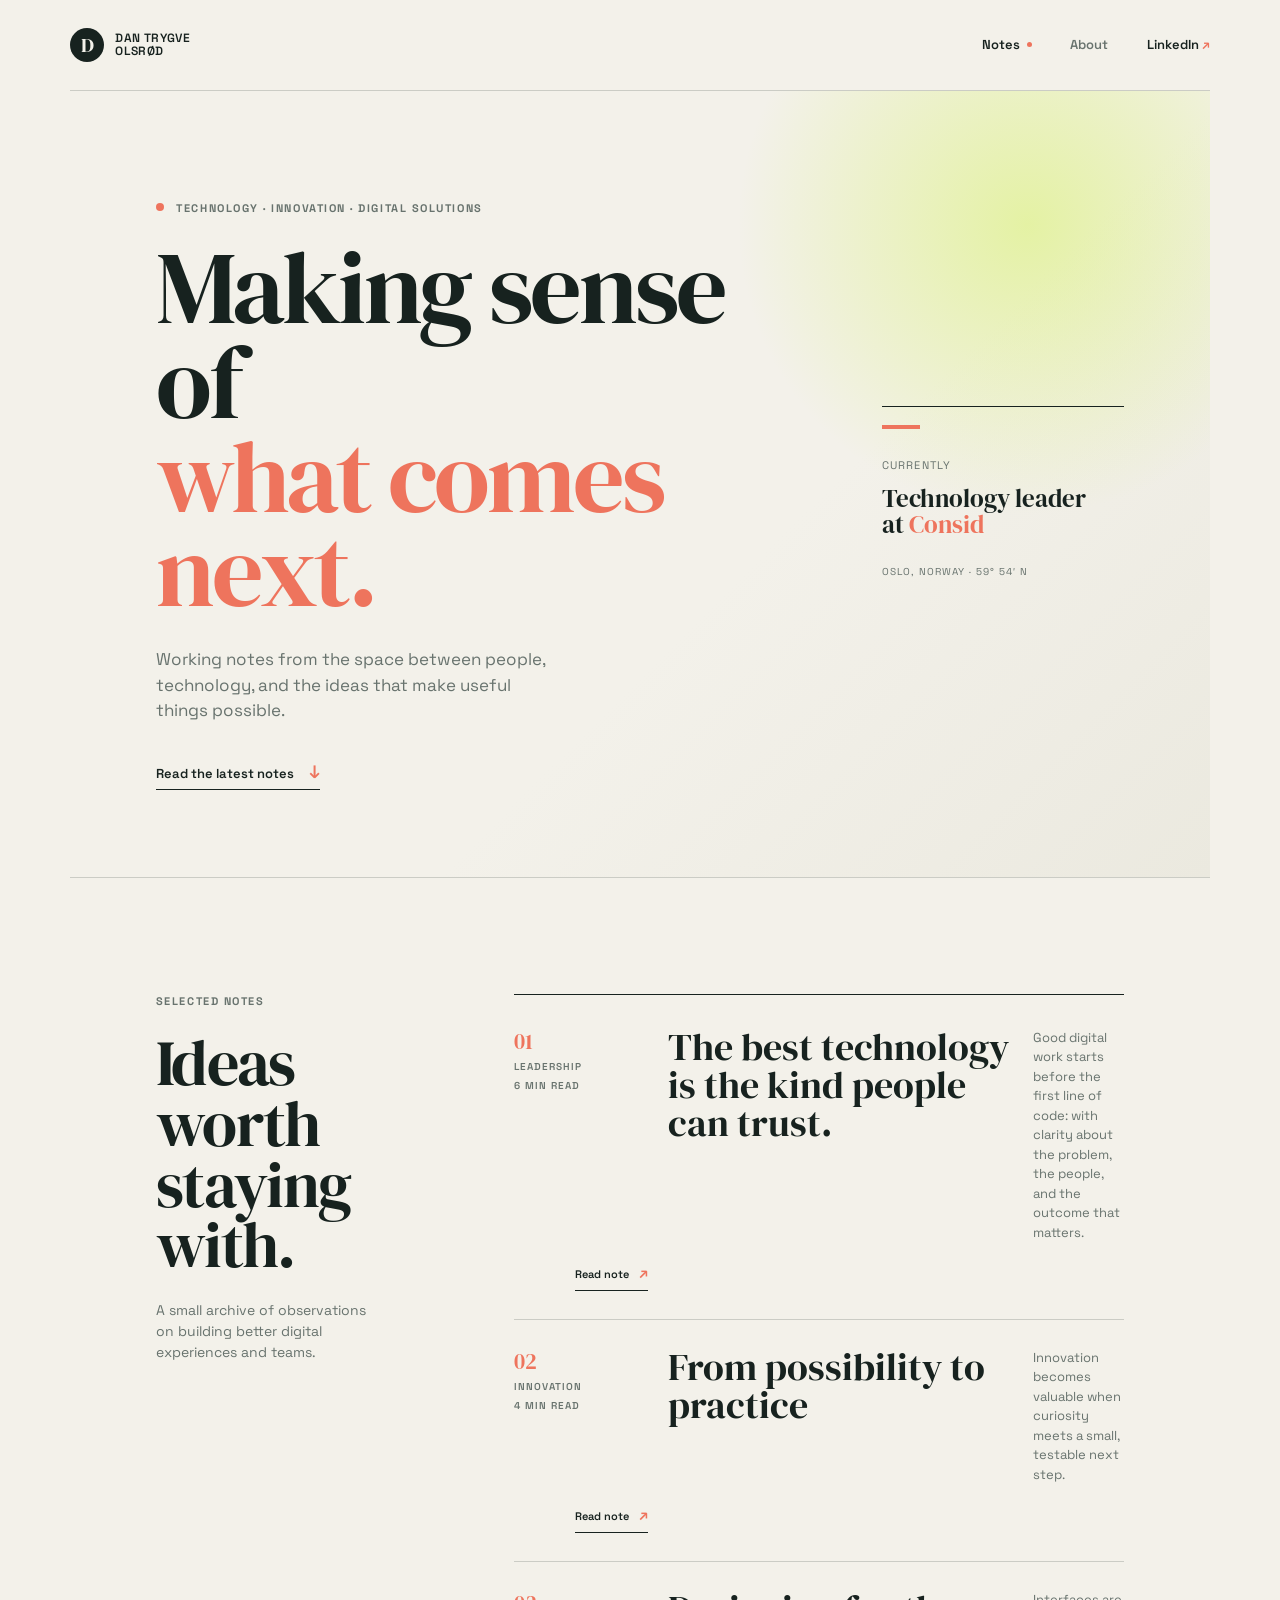
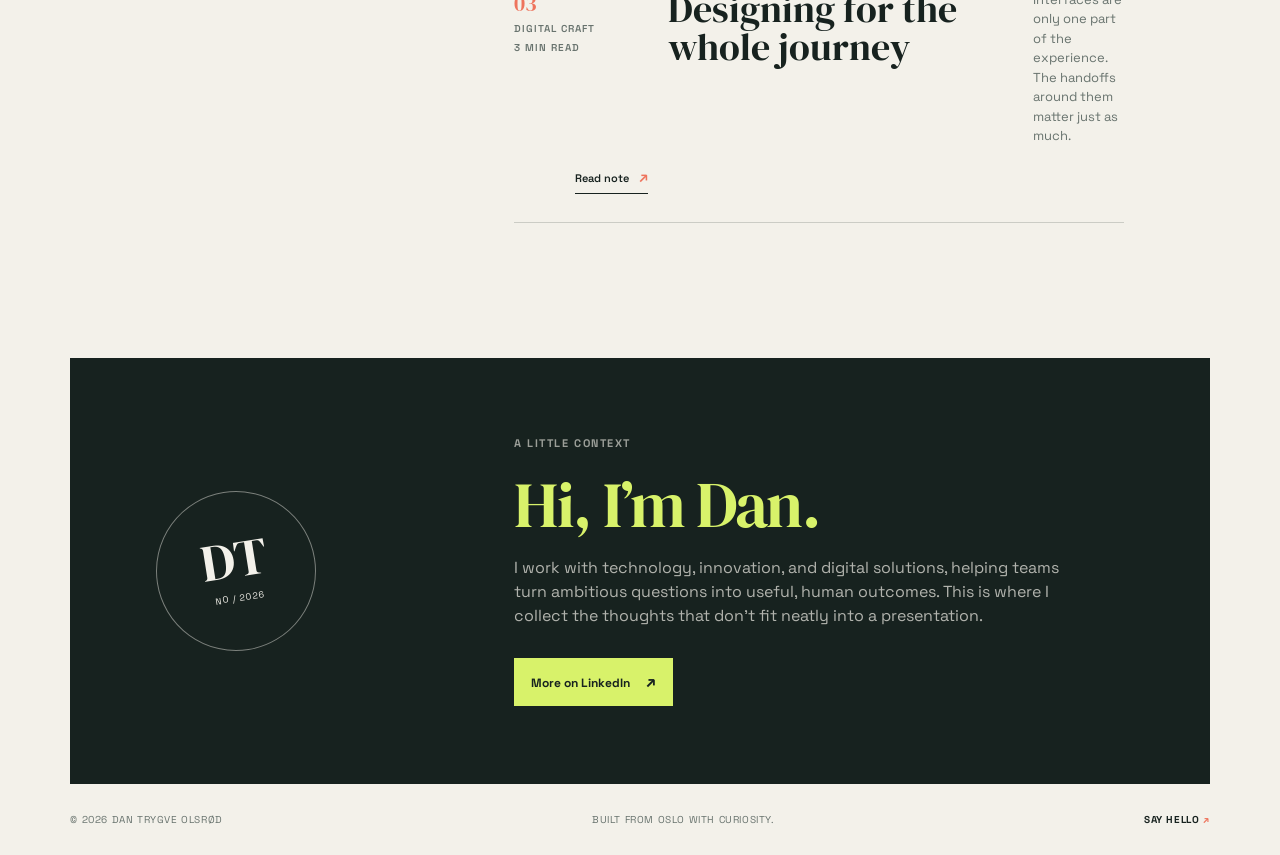
==== index.html @ 94a31a6d "a simpel page for me" ====
<!doctype html>
<html lang="en">
<head>
  <meta charset="utf-8">
  <meta name="viewport" content="width=device-width, initial-scale=1">
  <meta name="description" content="Working notes on technology, innovation, and digital solutions by Dan Trygve Olsrød.">
  <title>Dan Trygve Olsrød | Working Notes</title>
  <link rel="preconnect" href="https://fonts.googleapis.com">
  <link rel="preconnect" href="https://fonts.gstatic.com" crossorigin>
  <link href="https://fonts.googleapis.com/css2?family=DM+Serif+Display&family=Space+Grotesk:wght@400;500;600;700&display=swap" rel="stylesheet">
  <link rel="stylesheet" href="styles.css">
</head>
<body>
  <div class="site-shell">
    <header class="site-header">
      <a class="wordmark" href="/" aria-label="Dan Trygve Olsrød home">
        <span class="wordmark-mark">D</span>
        <span>Dan Trygve<br>Olsrød</span>
      </a>
      <nav aria-label="Primary navigation">
        <a class="nav-link active" href="#notes">Notes</a>
        <a class="nav-link" href="#about">About</a>
        <a class="nav-link nav-link-arrow" href="https://www.linkedin.com/in/dan-trygve-olsrod/" target="_blank" rel="noreferrer">LinkedIn <span aria-hidden="true">↗</span></a>
      </nav>
    </header>

    <main>
      <section class="intro" aria-labelledby="page-title">
        <div class="intro-copy">
          <p class="eyebrow"><span class="eyebrow-dot"></span> Technology · Innovation · Digital solutions</p>
          <h1 id="page-title">Making sense of<br><em>what comes next.</em></h1>
          <p class="intro-text">Working notes from the space between people, technology, and the ideas that make useful things possible.</p>
          <a class="text-link" href="#notes">Read the latest notes <span aria-hidden="true">↓</span></a>
        </div>
        <div class="intro-aside" aria-label="Profile summary">
          <div class="signal-line"></div>
          <p class="aside-label">Currently</p>
          <p class="aside-value">Technology leader<br>at <strong>Consid</strong></p>
          <p class="aside-location">Oslo, Norway <span aria-hidden="true">·</span> 59° 54′ N</p>
        </div>
      </section>

      <section class="notes-section" id="notes" aria-labelledby="notes-title">
        <div class="section-heading">
          <p class="eyebrow">Selected notes</p>
          <h2 id="notes-title">Ideas worth<br>staying with.</h2>
          <p class="section-note">A small archive of observations on building better digital experiences and teams.</p>
        </div>
        <div class="notes-list">
          <article class="note-card note-featured">
            <div class="note-meta"><span>01</span><span>Leadership</span><span>6 min read</span></div>
            <h3>The best technology is the kind people can trust.</h3>
            <p>Good digital work starts before the first line of code: with clarity about the problem, the people, and the outcome that matters.</p>
            <a class="card-link" href="#about" aria-label="Read The best technology is the kind people can trust">Read note <span aria-hidden="true">↗</span></a>
          </article>
          <article class="note-card">
            <div class="note-meta"><span>02</span><span>Innovation</span><span>4 min read</span></div>
            <h3>From possibility to practice</h3>
            <p>Innovation becomes valuable when curiosity meets a small, testable next step.</p>
            <a class="card-link" href="#about" aria-label="Read From possibility to practice">Read note <span aria-hidden="true">↗</span></a>
          </article>
          <article class="note-card">
            <div class="note-meta"><span>03</span><span>Digital craft</span><span>3 min read</span></div>
            <h3>Designing for the whole journey</h3>
            <p>Interfaces are only one part of the experience. The handoffs around them matter just as much.</p>
            <a class="card-link" href="#about" aria-label="Read Designing for the whole journey">Read note <span aria-hidden="true">↗</span></a>
          </article>
        </div>
      </section>

      <section class="about-section" id="about" aria-labelledby="about-title">
        <div class="about-stamp">DT<br><span>NO / 2026</span></div>
        <div>
          <p class="eyebrow">A little context</p>
          <h2 id="about-title">Hi, I’m Dan.</h2>
          <p class="about-copy">I work with technology, innovation, and digital solutions, helping teams turn ambitious questions into useful, human outcomes. This is where I collect the thoughts that don’t fit neatly into a presentation.</p>
          <a class="button-link" href="https://www.linkedin.com/in/dan-trygve-olsrod/" target="_blank" rel="noreferrer">More on LinkedIn <span aria-hidden="true">↗</span></a>
        </div>
      </section>
    </main>

    <footer class="site-footer">
      <span>© 2026 Dan Trygve Olsrød</span>
      <span>Built from Oslo with curiosity.</span>
      <a href="mailto:hello@hackhaven.me">Say hello <span aria-hidden="true">↗</span></a>
    </footer>
  </div>
</body>
</html>
---- styles.css ----
:root {
  --ink: #17221f;
  --muted: #68736e;
  --paper: #f3f1ea;
  --paper-deep: #e8e6dc;
  --lime: #d8f26a;
  --coral: #ee745d;
  --line: rgba(23, 34, 31, 0.18);
  --serif: "DM Serif Display", Georgia, serif;
  --sans: "Space Grotesk", "Trebuchet MS", sans-serif;
}

* { box-sizing: border-box; }
html { scroll-behavior: smooth; }
body {
  margin: 0;
  color: var(--ink);
  background: var(--paper);
  font-family: var(--sans);
  font-size: 16px;
  line-height: 1.5;
}

a { color: inherit; text-decoration: none; }
.site-shell { max-width: 1440px; margin: auto; padding: 0 5.5vw; overflow: hidden; }
.site-header { display: flex; align-items: center; justify-content: space-between; padding: 28px 0; border-bottom: 1px solid var(--line); }
.wordmark { display: flex; align-items: center; gap: 11px; font-size: 12px; font-weight: 600; line-height: 1.05; letter-spacing: .03em; text-transform: uppercase; }
.wordmark-mark { display: grid; place-items: center; width: 34px; height: 34px; color: var(--paper); background: var(--ink); border-radius: 50%; font-family: var(--serif); font-size: 20px; font-weight: 400; text-transform: none; }
nav { display: flex; align-items: center; gap: clamp(18px, 3vw, 44px); font-size: 13px; font-weight: 600; }
.nav-link { color: var(--muted); }
.nav-link:hover, .nav-link.active { color: var(--ink); }
.nav-link.active::after { display: inline-block; width: 5px; height: 5px; margin: 0 0 2px 7px; border-radius: 50%; background: var(--coral); content: ""; }
.nav-link-arrow { color: var(--ink); }
.nav-link-arrow span, .card-link span, .button-link span, .site-footer a span { color: var(--coral); }

.intro { display: grid; grid-template-columns: minmax(0, 1fr) 25%; gap: 8%; min-height: 600px; padding: 110px 7.5% 92px; align-items: end; background: radial-gradient(circle at 84% 17%, rgba(216,242,106,.55), transparent 25%), linear-gradient(135deg, var(--paper) 60%, #ebe9df); }
.eyebrow { margin: 0 0 25px; color: var(--muted); font-size: 11px; font-weight: 700; letter-spacing: .14em; line-height: 1.3; text-transform: uppercase; }
.eyebrow-dot { display: inline-block; width: 8px; height: 8px; margin: 0 8px 1px 0; border-radius: 50%; background: var(--coral); }
h1, h2, h3, p { margin-top: 0; }
h1 { max-width: 760px; margin-bottom: 30px; font-family: var(--serif); font-size: clamp(58px, 8vw, 124px); font-weight: 400; letter-spacing: -.03em; line-height: .92; }
h1 em { color: var(--coral); font-style: normal; }
.intro-text { max-width: 405px; margin-bottom: 34px; color: var(--muted); font-size: 17px; }
.text-link { border-bottom: 1px solid var(--ink); padding-bottom: 7px; font-size: 13px; font-weight: 600; }
.text-link span { margin-left: 12px; color: var(--coral); font-size: 18px; }
.intro-aside { align-self: center; border-top: 1px solid var(--ink); padding-top: 18px; }
.signal-line { width: 38px; height: 4px; margin-bottom: 28px; background: var(--coral); }
.aside-label, .aside-location { color: var(--muted); font-size: 11px; letter-spacing: .1em; text-transform: uppercase; }
.aside-value { margin: 9px 0 27px; font-family: var(--serif); font-size: 25px; line-height: 1.05; }
.aside-value strong { color: var(--coral); font-weight: 400; }
.aside-location { margin: 0; font-size: 10px; }

.notes-section { display: grid; grid-template-columns: 30% 1fr; gap: 7%; padding: 116px 7.5% 135px; border-top: 1px solid var(--line); }
h2 { margin-bottom: 24px; font-family: var(--serif); font-size: clamp(44px, 5vw, 72px); font-weight: 400; letter-spacing: -.025em; line-height: .95; }
.section-note { max-width: 220px; margin: 0; color: var(--muted); font-size: 14px; }
.notes-list { border-top: 1px solid var(--ink); }
.note-card { position: relative; display: grid; grid-template-columns: 22% 1fr 15%; gap: 20px; align-items: start; padding: 28px 0; border-bottom: 1px solid var(--line); }
.note-card.note-featured { padding-top: 33px; }
.note-meta { display: flex; flex-direction: column; gap: 7px; color: var(--muted); font-size: 10px; font-weight: 600; letter-spacing: .1em; line-height: 1.2; text-transform: uppercase; }
.note-meta span:first-child { color: var(--coral); font-family: var(--serif); font-size: 22px; font-weight: 400; letter-spacing: 0; }
.note-card h3 { margin: 0 0 12px; font-family: var(--serif); font-size: clamp(25px, 3vw, 40px); font-weight: 400; line-height: 1; }
.note-card p { max-width: 385px; margin: 0; color: var(--muted); font-size: 13px; }
.card-link { justify-self: end; border-bottom: 1px solid var(--ink); padding-bottom: 5px; font-size: 11px; font-weight: 600; white-space: nowrap; }
.card-link span { margin-left: 7px; font-size: 15px; }

.about-section { display: grid; grid-template-columns: 30% 1fr; gap: 7%; align-items: center; padding: 78px 7.5%; background: var(--ink); color: var(--paper); }
.about-stamp { display: grid; place-content: center; width: 160px; height: 160px; border: 1px solid rgba(243,241,234,.45); border-radius: 50%; font-family: var(--serif); font-size: 52px; line-height: .7; text-align: center; transform: rotate(-9deg); }
.about-stamp span { margin-top: 18px; font-family: var(--sans); font-size: 9px; letter-spacing: .12em; }
.about-section .eyebrow { color: rgba(243,241,234,.6); }
.about-section h2 { margin-bottom: 20px; color: var(--lime); }
.about-copy { max-width: 570px; margin-bottom: 30px; color: rgba(243,241,234,.7); font-size: 16px; }
.button-link { display: inline-block; padding: 12px 17px; color: var(--ink); background: var(--lime); font-size: 12px; font-weight: 700; }
.button-link span { margin-left: 13px; color: var(--ink); font-size: 16px; }
.site-footer { display: flex; justify-content: space-between; gap: 20px; padding: 28px 0; color: var(--muted); font-size: 10px; letter-spacing: .06em; text-transform: uppercase; }
.site-footer a { color: var(--ink); font-weight: 700; }

@media (max-width: 720px) {
  .site-shell { padding: 0 22px; }
  .site-header { padding: 20px 0; }
  nav { gap: 14px; font-size: 11px; }
  .nav-link.active::after { margin-left: 3px; }
  .intro { display: block; min-height: auto; padding: 75px 0 65px; }
  h1 { font-size: clamp(55px, 17vw, 90px); }
  .intro-text { font-size: 15px; }
  .intro-aside { max-width: 260px; margin-top: 74px; }
  .notes-section, .about-section { display: block; padding: 75px 0; }
  .section-heading { margin-bottom: 55px; }
  .section-note { max-width: 300px; }
  .note-card { grid-template-columns: 40px 1fr; gap: 0 16px; padding: 25px 0; }
  .note-meta { grid-row: span 2; }
  .note-meta span:not(:first-child) { display: none; }
  .note-card h3 { font-size: 31px; }
  .note-card p { margin-top: 4px; }
  .card-link { grid-column: 2; justify-self: start; margin-top: 17px; }
  .about-stamp { width: 115px; height: 115px; margin-bottom: 55px; font-size: 38px; }
  .site-footer { flex-wrap: wrap; padding: 24px 0; }
  .site-footer span:nth-child(2) { order: 3; width: 100%; }
}
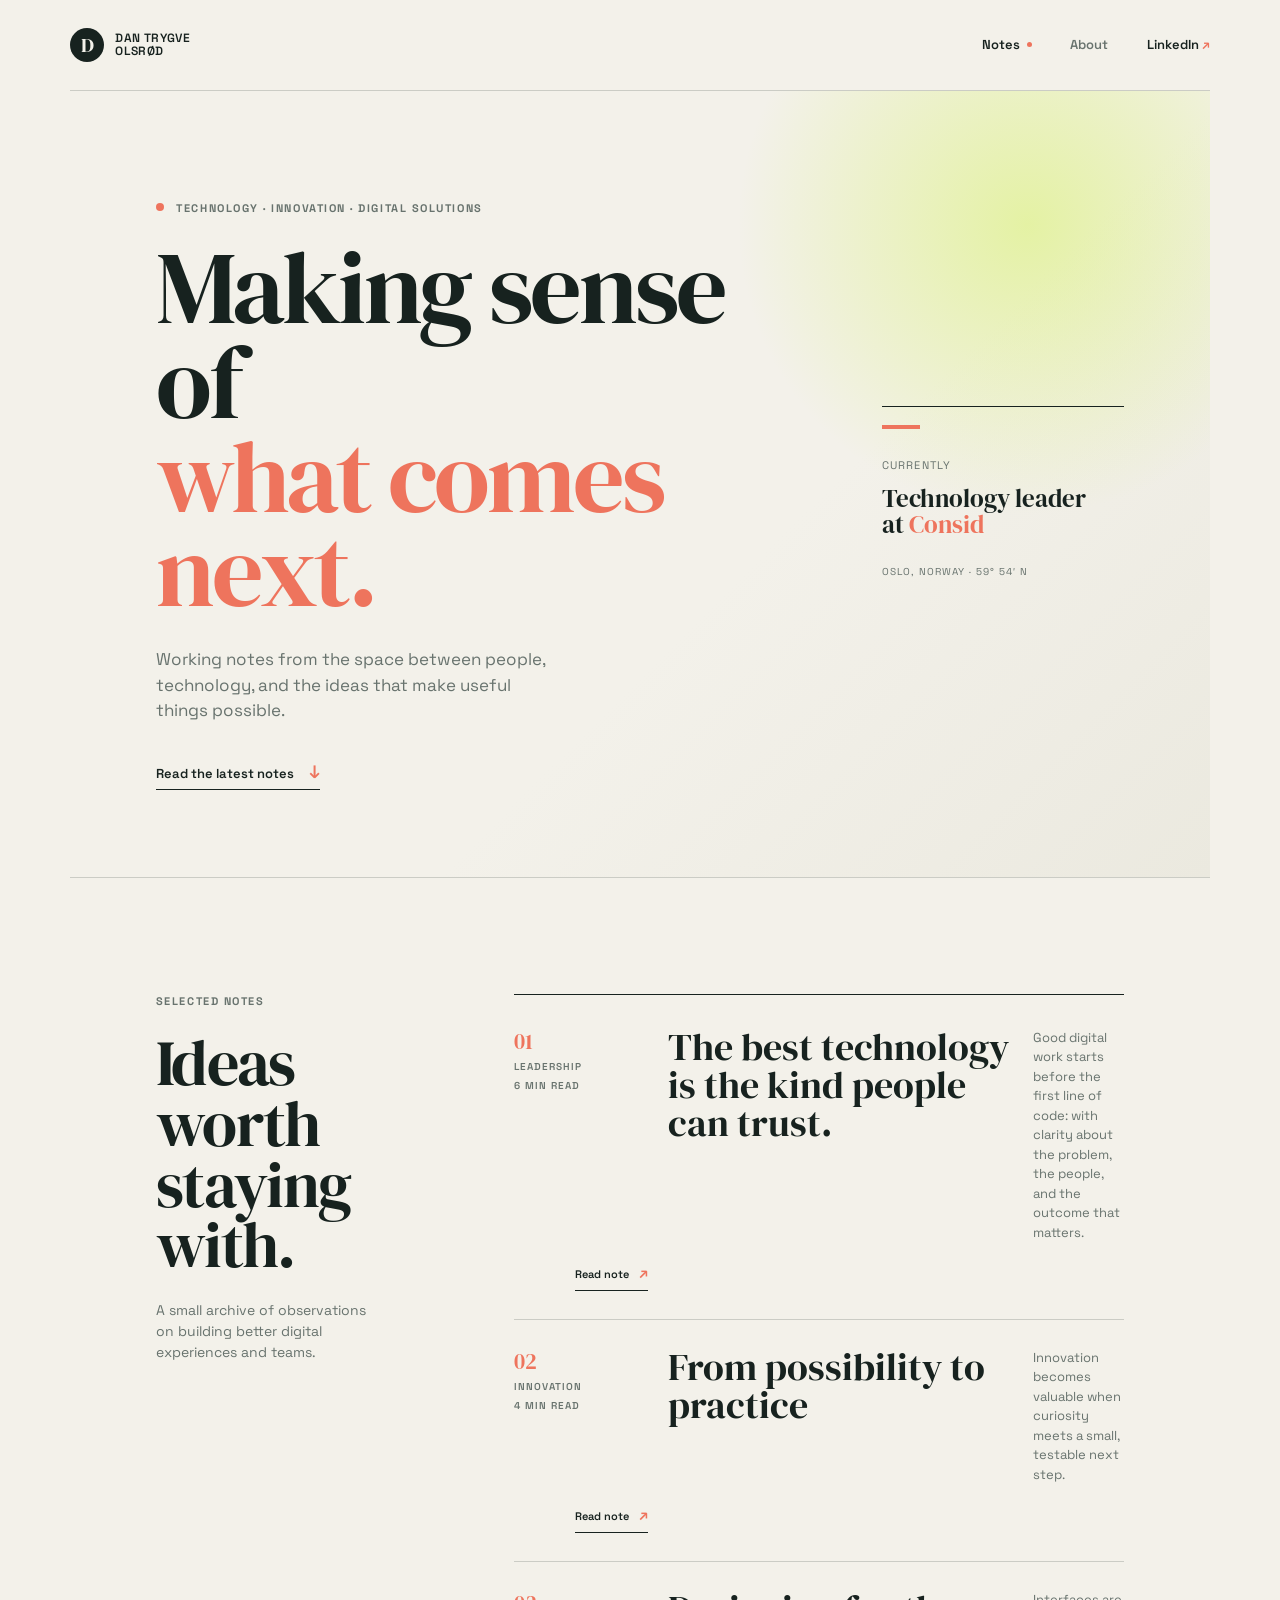
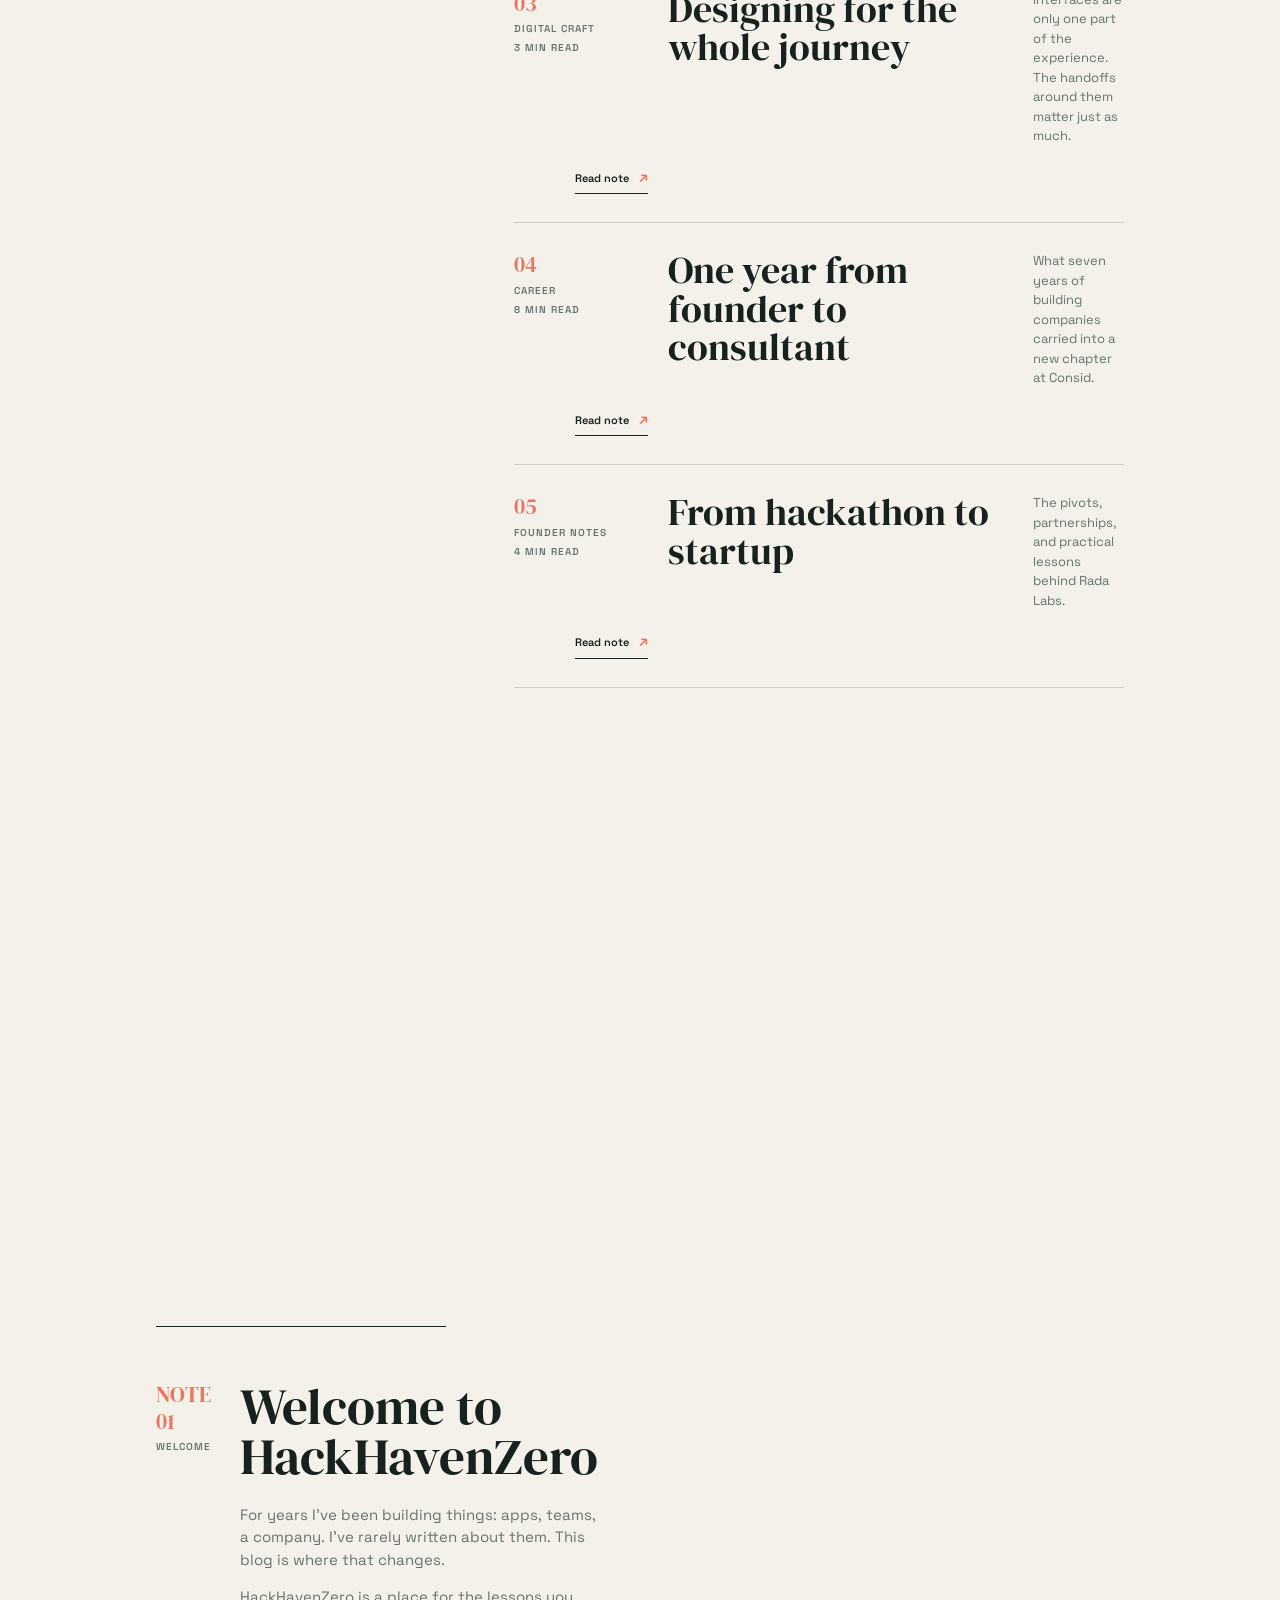
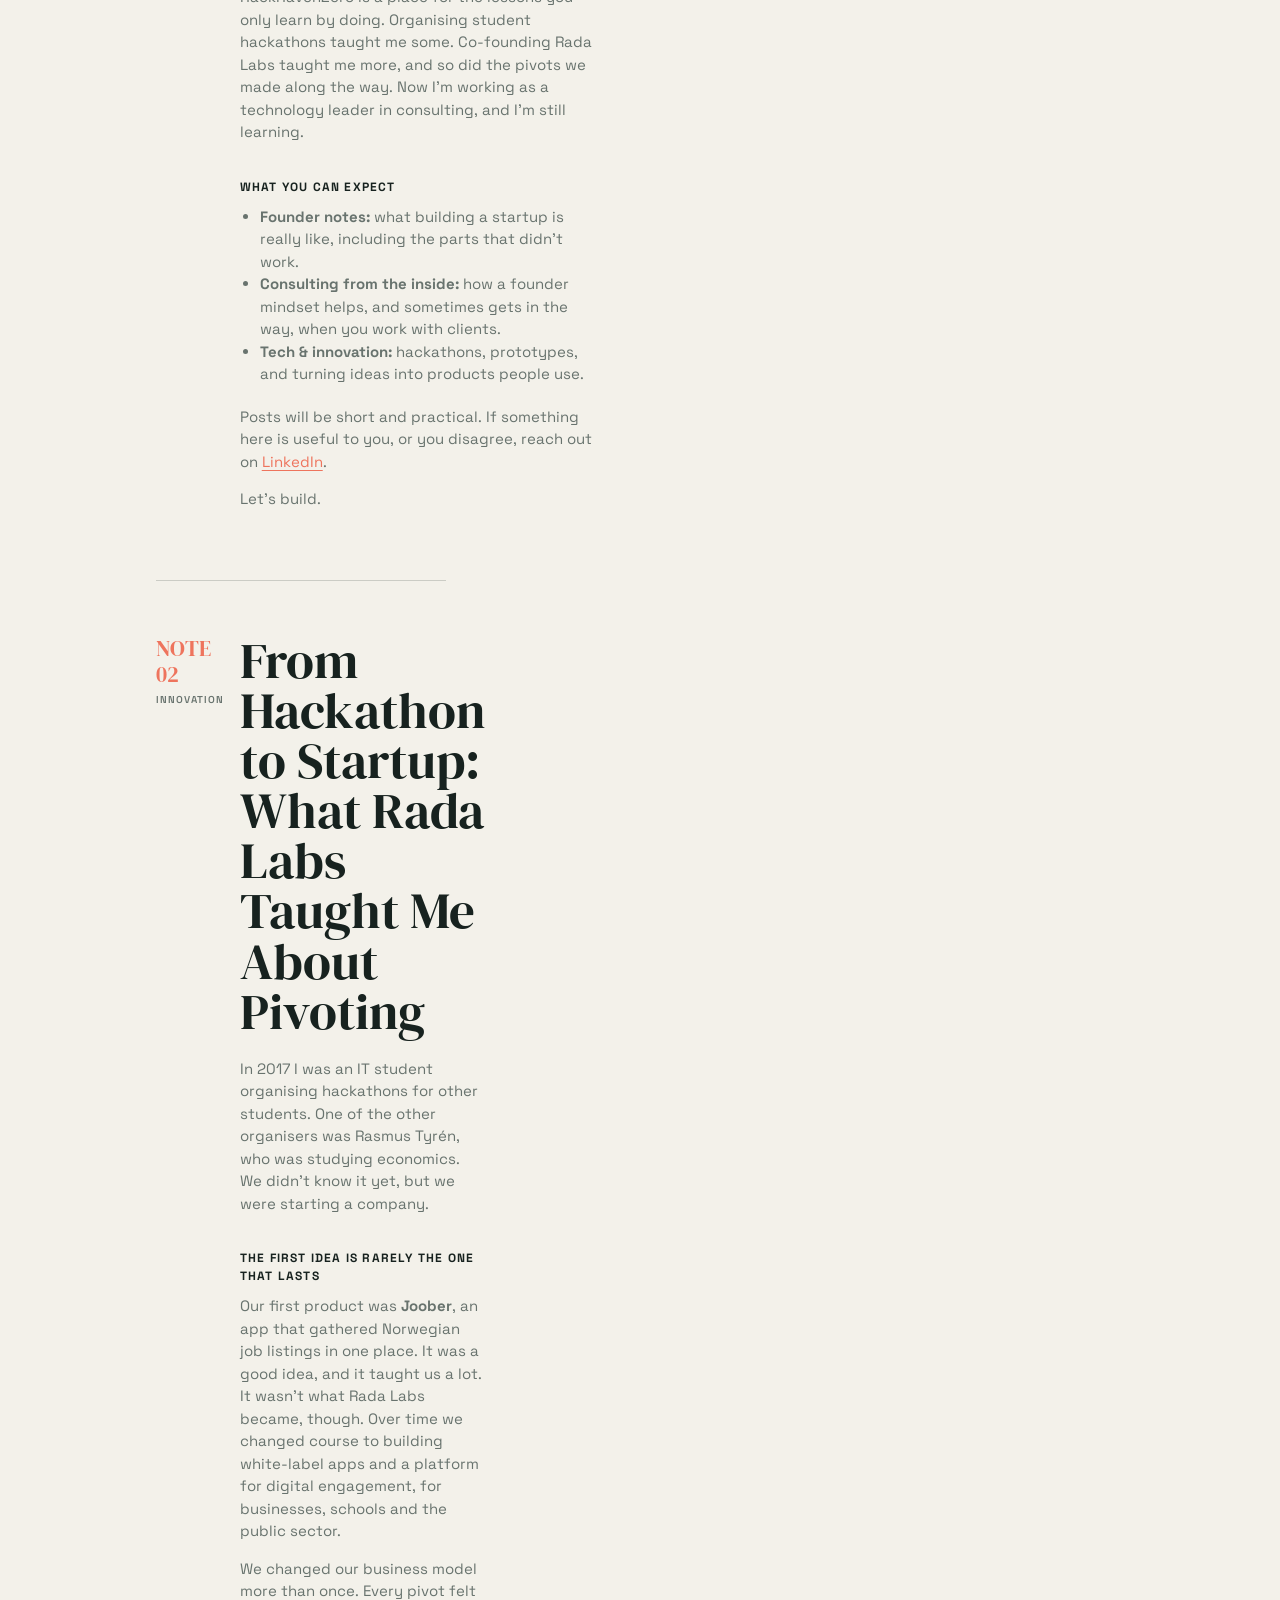
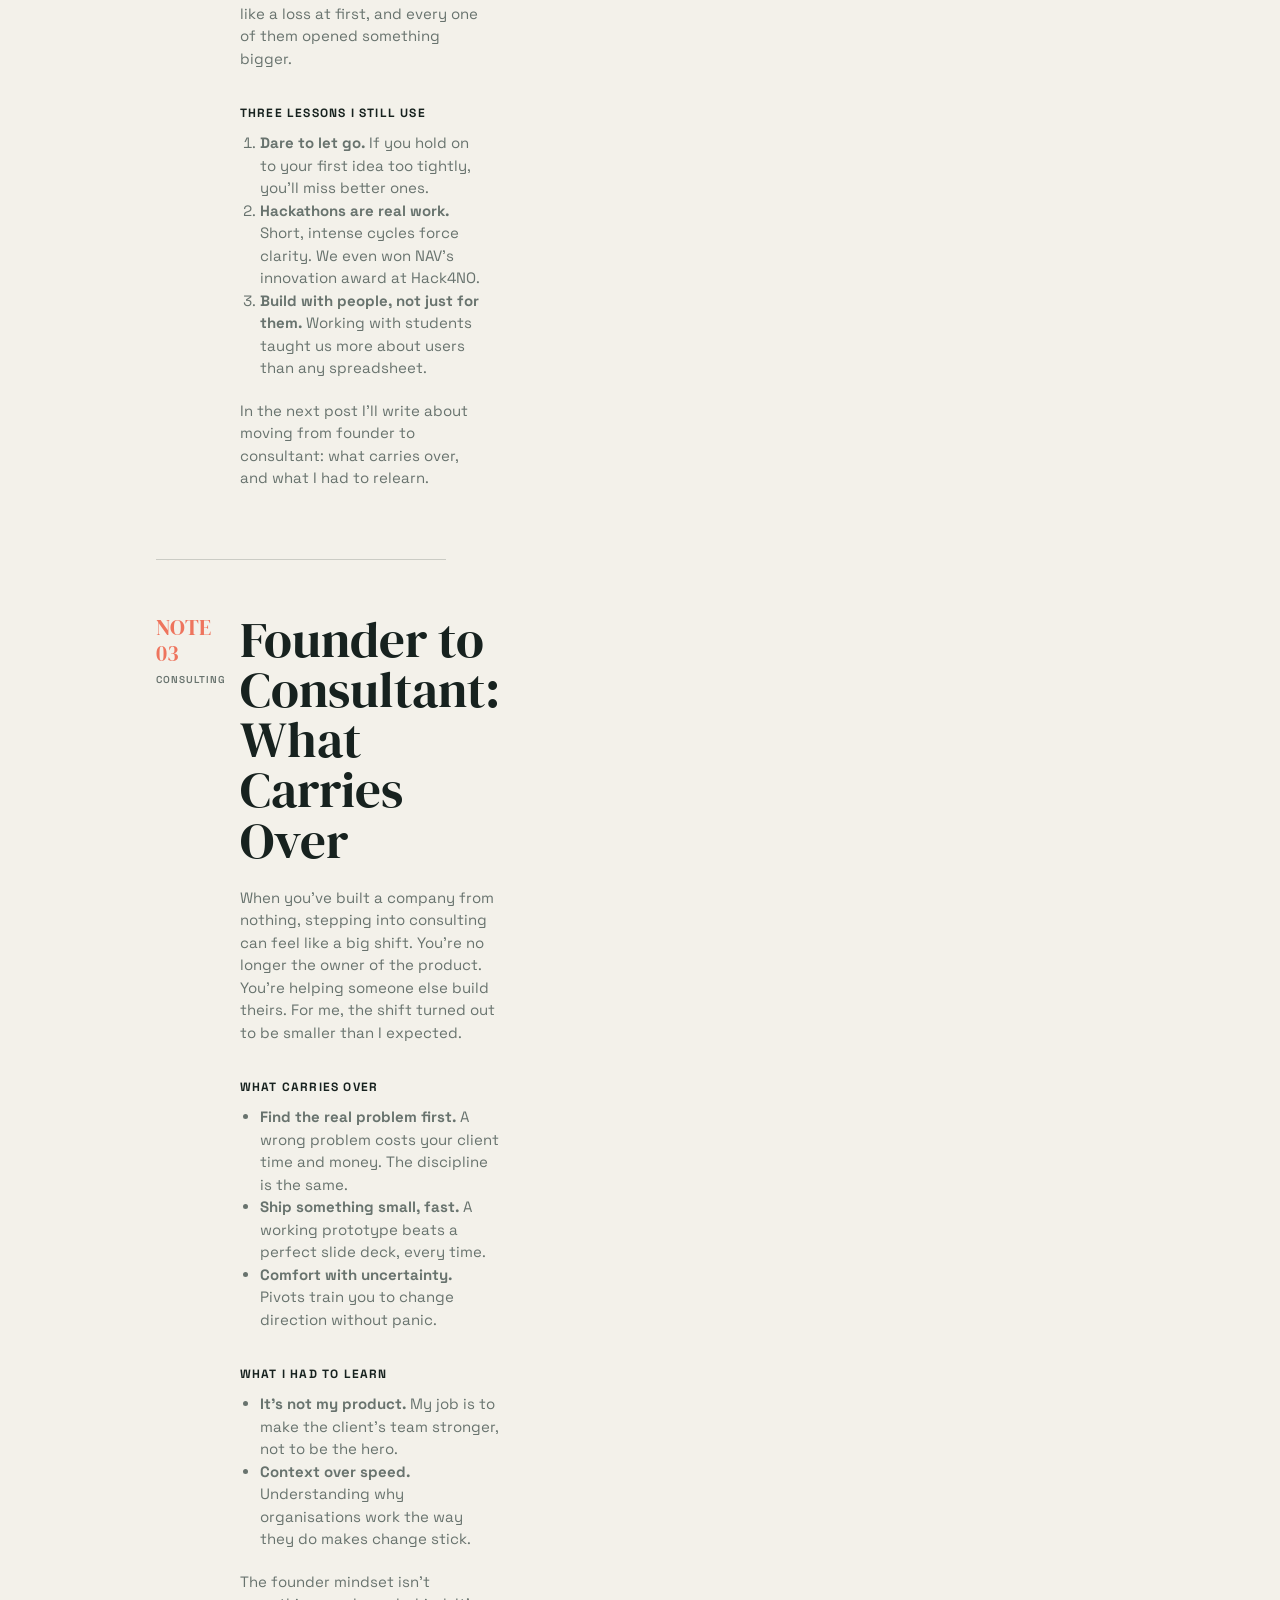
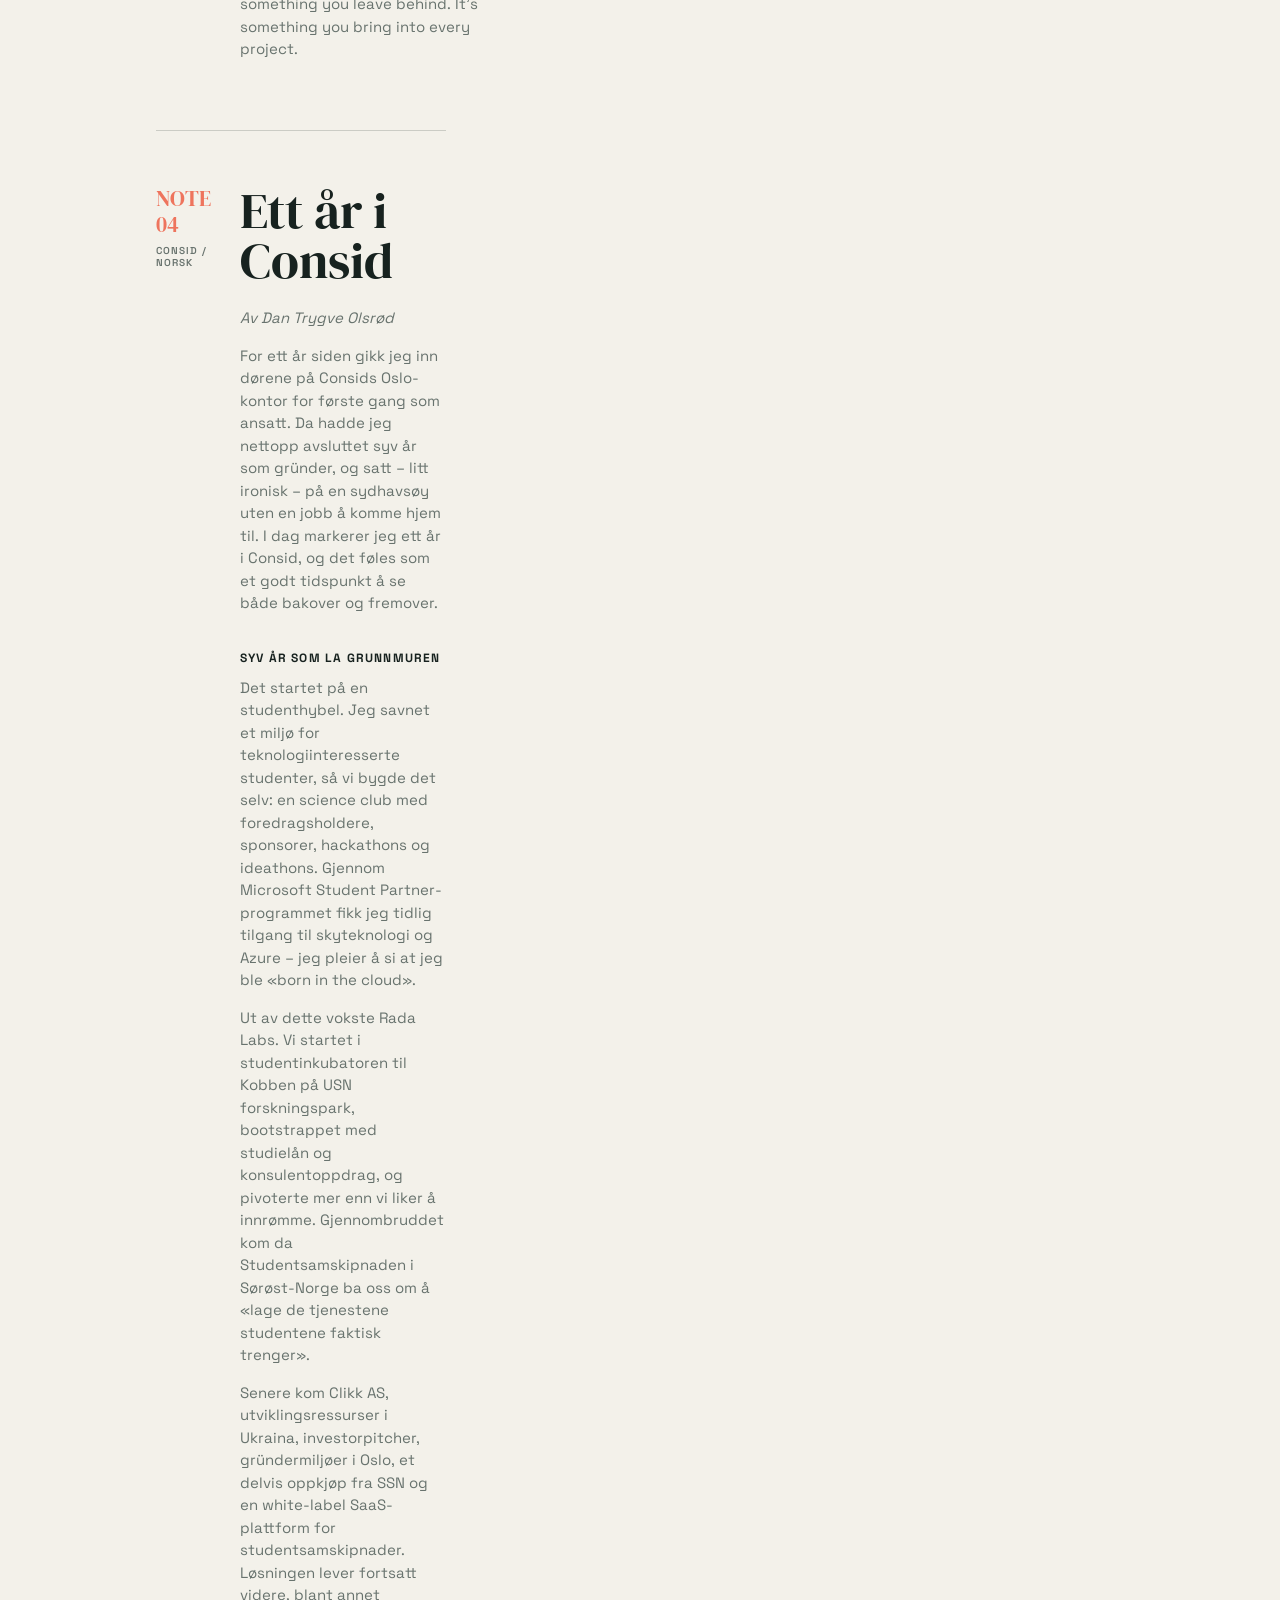
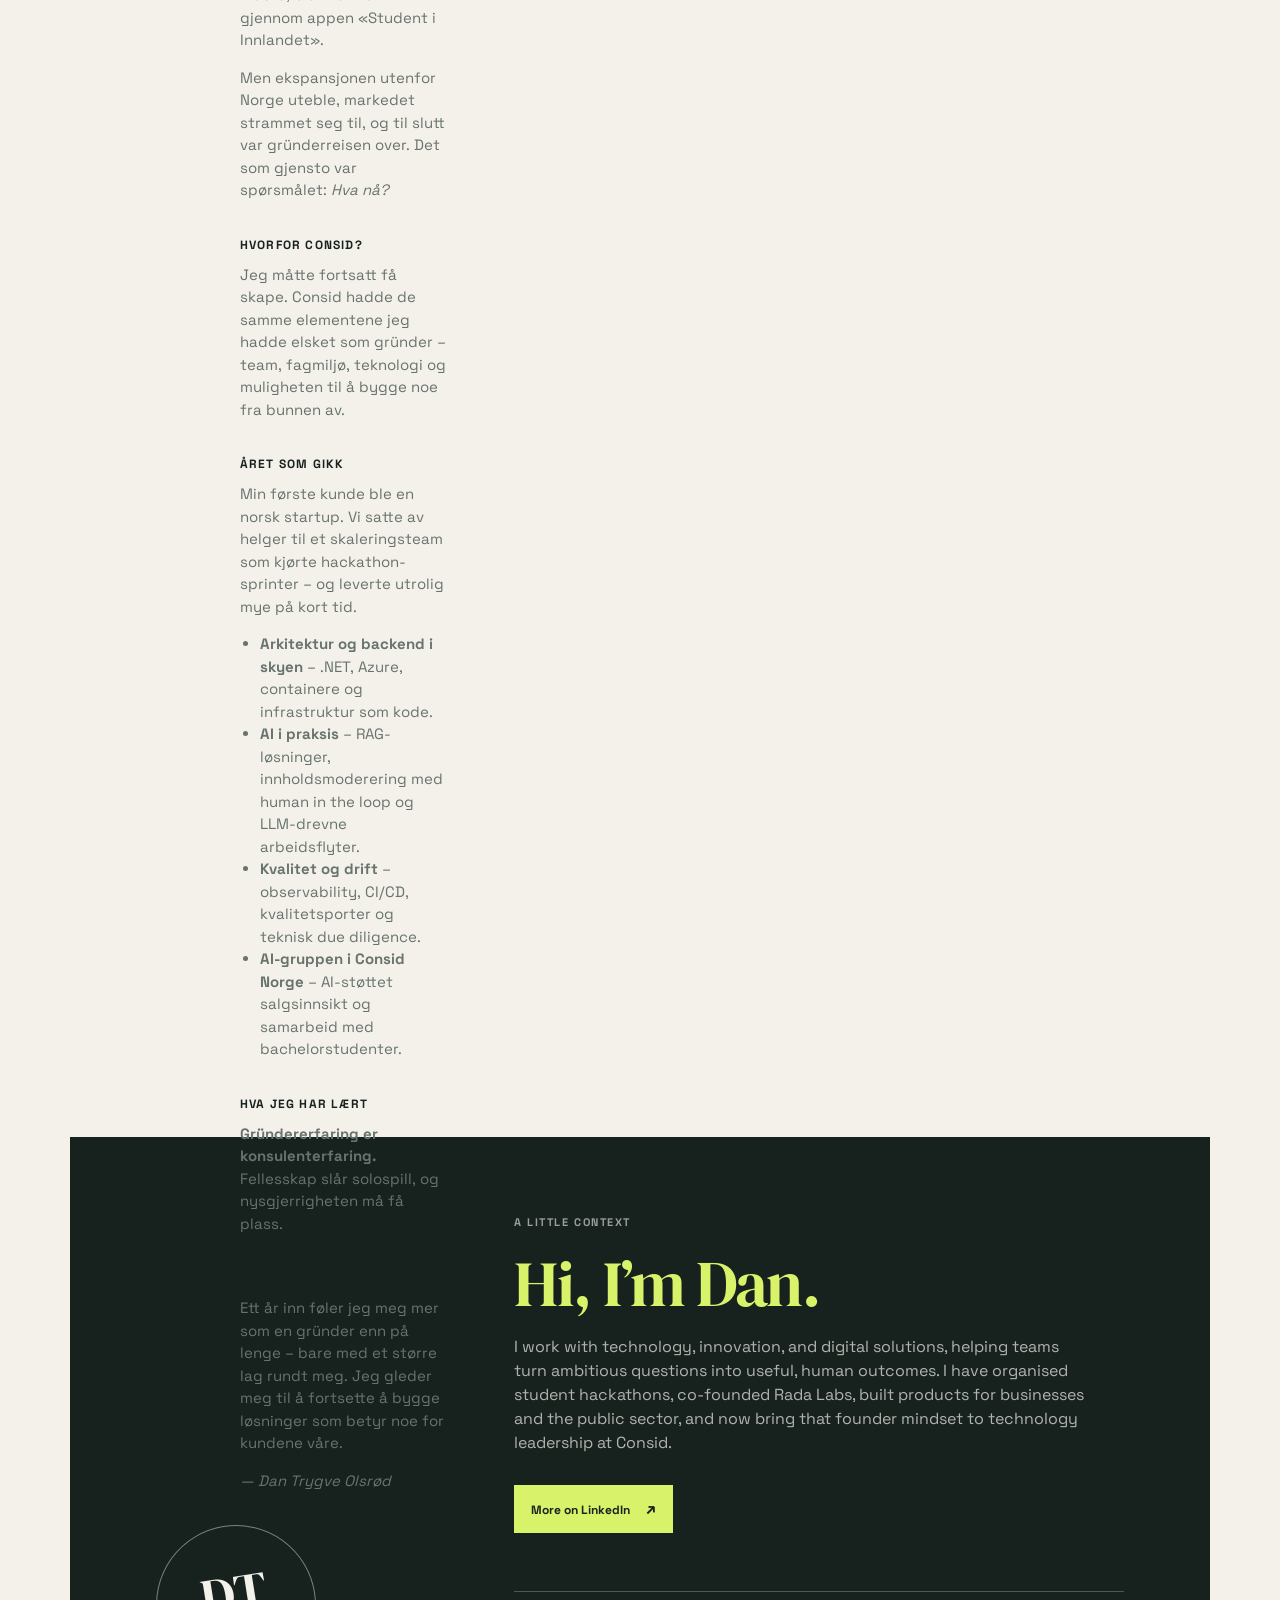
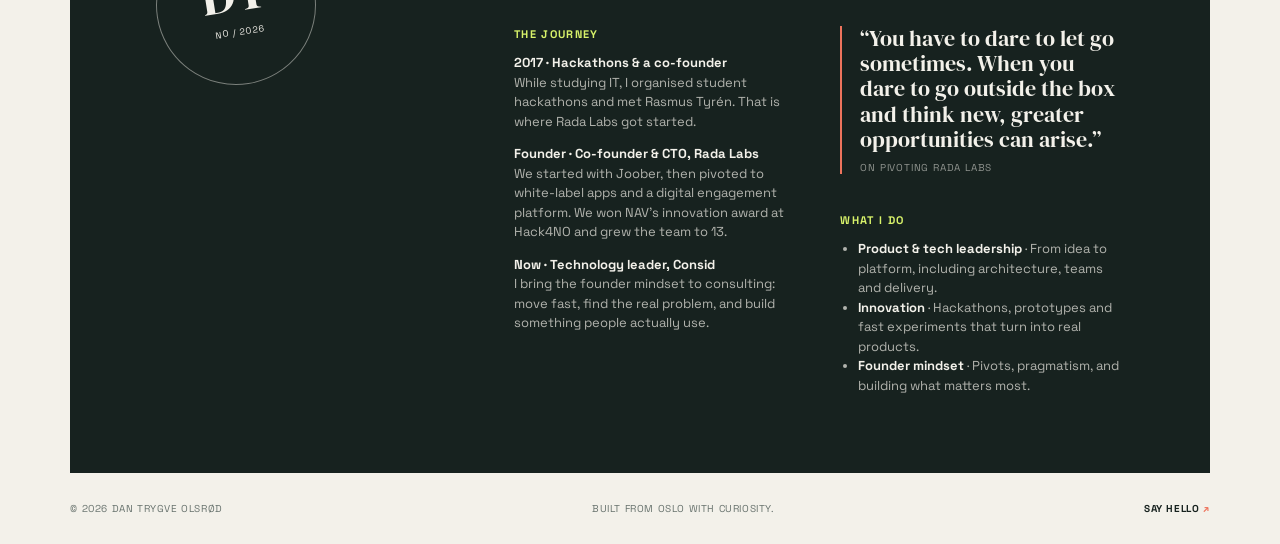
==== commit 65e51292: "new blog posts" ====
--- a/index.html
+++ b/index.html
@@ -51,19 +51,117 @@
             <div class="note-meta"><span>01</span><span>Leadership</span><span>6 min read</span></div>
             <h3>The best technology is the kind people can trust.</h3>
             <p>Good digital work starts before the first line of code: with clarity about the problem, the people, and the outcome that matters.</p>
-            <a class="card-link" href="#about" aria-label="Read The best technology is the kind people can trust">Read note <span aria-hidden="true">↗</span></a>
+            <a class="card-link" href="#founder-to-consultant" aria-label="Read Founder to Consultant">Read note <span aria-hidden="true">↗</span></a>
           </article>
           <article class="note-card">
             <div class="note-meta"><span>02</span><span>Innovation</span><span>4 min read</span></div>
             <h3>From possibility to practice</h3>
             <p>Innovation becomes valuable when curiosity meets a small, testable next step.</p>
-            <a class="card-link" href="#about" aria-label="Read From possibility to practice">Read note <span aria-hidden="true">↗</span></a>
+            <a class="card-link" href="#hackathon-to-startup" aria-label="Read From Hackathon to Startup">Read note <span aria-hidden="true">↗</span></a>
           </article>
           <article class="note-card">
             <div class="note-meta"><span>03</span><span>Digital craft</span><span>3 min read</span></div>
             <h3>Designing for the whole journey</h3>
             <p>Interfaces are only one part of the experience. The handoffs around them matter just as much.</p>
-            <a class="card-link" href="#about" aria-label="Read Designing for the whole journey">Read note <span aria-hidden="true">↗</span></a>
+            <a class="card-link" href="#welcome" aria-label="Read Welcome to HackHavenZero">Read note <span aria-hidden="true">↗</span></a>
+          </article>
+          <article class="note-card">
+            <div class="note-meta"><span>04</span><span>Career</span><span>8 min read</span></div>
+            <h3>One year from founder to consultant</h3>
+            <p>What seven years of building companies carried into a new chapter at Consid.</p>
+            <a class="card-link" href="#one-year-at-consid" aria-label="Read One Year at Consid">Read note <span aria-hidden="true">↗</span></a>
+          </article>
+          <article class="note-card">
+            <div class="note-meta"><span>05</span><span>Founder notes</span><span>4 min read</span></div>
+            <h3>From hackathon to startup</h3>
+            <p>The pivots, partnerships, and practical lessons behind Rada Labs.</p>
+            <a class="card-link" href="#hackathon-to-startup" aria-label="Read From Hackathon to Startup">Read note <span aria-hidden="true">↗</span></a>
+          </article>
+        </div>
+
+        <div class="article-archive" aria-label="Notes archive">
+          <article class="long-note" id="welcome">
+            <div class="note-meta"><span>Note 01</span><span>Welcome</span></div>
+            <div>
+              <h3>Welcome to HackHavenZero</h3>
+              <p>For years I've been building things: apps, teams, a company. I've rarely written about them. This blog is where that changes.</p>
+              <p>HackHavenZero is a place for the lessons you only learn by doing. Organising student hackathons taught me some. Co-founding Rada Labs taught me more, and so did the pivots we made along the way. Now I'm working as a technology leader in consulting, and I'm still learning.</p>
+              <h4>What you can expect</h4>
+              <ul>
+                <li><strong>Founder notes:</strong> what building a startup is really like, including the parts that didn't work.</li>
+                <li><strong>Consulting from the inside:</strong> how a founder mindset helps, and sometimes gets in the way, when you work with clients.</li>
+                <li><strong>Tech &amp; innovation:</strong> hackathons, prototypes, and turning ideas into products people use.</li>
+              </ul>
+              <p>Posts will be short and practical. If something here is useful to you, or you disagree, reach out on <a href="https://www.linkedin.com/in/dan-trygve-olsrod/" target="_blank" rel="noreferrer">LinkedIn</a>.</p>
+              <p>Let's build.</p>
+            </div>
+          </article>
+
+          <article class="long-note" id="hackathon-to-startup">
+            <div class="note-meta"><span>Note 02</span><span>Innovation</span></div>
+            <div>
+              <h3>From Hackathon to Startup: What Rada Labs Taught Me About Pivoting</h3>
+              <p>In 2017 I was an IT student organising hackathons for other students. One of the other organisers was Rasmus Tyrén, who was studying economics. We didn't know it yet, but we were starting a company.</p>
+              <h4>The first idea is rarely the one that lasts</h4>
+              <p>Our first product was <strong>Joober</strong>, an app that gathered Norwegian job listings in one place. It was a good idea, and it taught us a lot. It wasn't what Rada Labs became, though. Over time we changed course to building white-label apps and a platform for digital engagement, for businesses, schools and the public sector.</p>
+              <p>We changed our business model more than once. Every pivot felt like a loss at first, and every one of them opened something bigger.</p>
+              <h4>Three lessons I still use</h4>
+              <ol>
+                <li><strong>Dare to let go.</strong> If you hold on to your first idea too tightly, you'll miss better ones.</li>
+                <li><strong>Hackathons are real work.</strong> Short, intense cycles force clarity. We even won NAV's innovation award at Hack4NO.</li>
+                <li><strong>Build with people, not just for them.</strong> Working with students taught us more about users than any spreadsheet.</li>
+              </ol>
+              <p>In the next post I'll write about moving from founder to consultant: what carries over, and what I had to relearn.</p>
+            </div>
+          </article>
+
+          <article class="long-note" id="founder-to-consultant">
+            <div class="note-meta"><span>Note 03</span><span>Consulting</span></div>
+            <div>
+              <h3>Founder to Consultant: What Carries Over</h3>
+              <p>When you've built a company from nothing, stepping into consulting can feel like a big shift. You're no longer the owner of the product. You're helping someone else build theirs. For me, the shift turned out to be smaller than I expected.</p>
+              <h4>What carries over</h4>
+              <ul>
+                <li><strong>Find the real problem first.</strong> A wrong problem costs your client time and money. The discipline is the same.</li>
+                <li><strong>Ship something small, fast.</strong> A working prototype beats a perfect slide deck, every time.</li>
+                <li><strong>Comfort with uncertainty.</strong> Pivots train you to change direction without panic.</li>
+              </ul>
+              <h4>What I had to learn</h4>
+              <ul>
+                <li><strong>It's not my product.</strong> My job is to make the client's team stronger, not to be the hero.</li>
+                <li><strong>Context over speed.</strong> Understanding why organisations work the way they do makes change stick.</li>
+              </ul>
+              <p>The founder mindset isn't something you leave behind. It's something you bring into every project.</p>
+            </div>
+          </article>
+
+          <article class="long-note" id="one-year-at-consid">
+            <div class="note-meta"><span>Note 04</span><span>Consid / Norsk</span></div>
+            <div>
+              <h3>Ett år i Consid</h3>
+              <p><i>Av Dan Trygve Olsrød</i></p>
+              <p>For ett år siden gikk jeg inn dørene på Consids Oslo-kontor for første gang som ansatt. Da hadde jeg nettopp avsluttet syv år som gründer, og satt – litt ironisk – på en sydhavsøy uten en jobb å komme hjem til. I dag markerer jeg ett år i Consid, og det føles som et godt tidspunkt å se både bakover og fremover.</p>
+              <h4>Syv år som la grunnmuren</h4>
+              <p>Det startet på en studenthybel. Jeg savnet et miljø for teknologiinteresserte studenter, så vi bygde det selv: en science club med foredragsholdere, sponsorer, hackathons og ideathons. Gjennom Microsoft Student Partner-programmet fikk jeg tidlig tilgang til skyteknologi og Azure – jeg pleier å si at jeg ble «born in the cloud».</p>
+              <p>Ut av dette vokste Rada Labs. Vi startet i studentinkubatoren til Kobben på USN forskningspark, bootstrappet med studielån og konsulentoppdrag, og pivoterte mer enn vi liker å innrømme. Gjennombruddet kom da Studentsamskipnaden i Sørøst-Norge ba oss om å «lage de tjenestene studentene faktisk trenger».</p>
+              <p>Senere kom Clikk AS, utviklingsressurser i Ukraina, investorpitcher, gründermiljøer i Oslo, et delvis oppkjøp fra SSN og en white-label SaaS-plattform for studentsamskipnader. Løsningen lever fortsatt videre, blant annet gjennom appen «Student i Innlandet».</p>
+              <p>Men ekspansjonen utenfor Norge uteble, markedet strammet seg til, og til slutt var gründerreisen over. Det som gjensto var spørsmålet: <i>Hva nå?</i></p>
+              <h4>Hvorfor Consid?</h4>
+              <p>Jeg måtte fortsatt få skape. Consid hadde de samme elementene jeg hadde elsket som gründer – team, fagmiljø, teknologi og muligheten til å bygge noe fra bunnen av.</p>
+              <h4>Året som gikk</h4>
+              <p>Min første kunde ble en norsk startup. Vi satte av helger til et skaleringsteam som kjørte hackathon-sprinter – og leverte utrolig mye på kort tid.</p>
+              <ul>
+                <li><strong>Arkitektur og backend i skyen</strong> – .NET, Azure, containere og infrastruktur som kode.</li>
+                <li><strong>AI i praksis</strong> – RAG-løsninger, innholdsmoderering med human in the loop og LLM-drevne arbeidsflyter.</li>
+                <li><strong>Kvalitet og drift</strong> – observability, CI/CD, kvalitetsporter og teknisk due diligence.</li>
+                <li><strong>AI-gruppen i Consid Norge</strong> – AI-støttet salgsinnsikt og samarbeid med bachelorstudenter.</li>
+              </ul>
+              <h4>Hva jeg har lært</h4>
+              <p><strong>Gründererfaring er konsulenterfaring.</strong> Fellesskap slår solospill, og nysgjerrigheten må få plass.</p>
+              <h4>Veien videre</h4>
+              <p>Ett år inn føler jeg meg mer som en gründer enn på lenge – bare med et større lag rundt meg. Jeg gleder meg til å fortsette å bygge løsninger som betyr noe for kundene våre.</p>
+              <p><i>— Dan Trygve Olsrød</i></p>
+            </div>
           </article>
         </div>
       </section>
@@ -73,8 +171,25 @@
         <div>
           <p class="eyebrow">A little context</p>
           <h2 id="about-title">Hi, I’m Dan.</h2>
-          <p class="about-copy">I work with technology, innovation, and digital solutions, helping teams turn ambitious questions into useful, human outcomes. This is where I collect the thoughts that don’t fit neatly into a presentation.</p>
+          <p class="about-copy">I work with technology, innovation, and digital solutions, helping teams turn ambitious questions into useful, human outcomes. I have organised student hackathons, co-founded Rada Labs, built products for businesses and the public sector, and now bring that founder mindset to technology leadership at Consid.</p>
           <a class="button-link" href="https://www.linkedin.com/in/dan-trygve-olsrod/" target="_blank" rel="noreferrer">More on LinkedIn <span aria-hidden="true">↗</span></a>
+          <div class="about-details">
+            <div>
+              <p class="detail-label">The journey</p>
+              <p><strong>2017 · Hackathons &amp; a co-founder</strong><br>While studying IT, I organised student hackathons and met Rasmus Tyrén. That is where Rada Labs got started.</p>
+              <p><strong>Founder · Co-founder &amp; CTO, Rada Labs</strong><br>We started with Joober, then pivoted to white-label apps and a digital engagement platform. We won NAV's innovation award at Hack4NO and grew the team to 13.</p>
+              <p><strong>Now · Technology leader, Consid</strong><br>I bring the founder mindset to consulting: move fast, find the real problem, and build something people actually use.</p>
+            </div>
+            <div>
+              <blockquote>“You have to dare to let go sometimes. When you dare to go outside the box and think new, greater opportunities can arise.”<cite>On pivoting Rada Labs</cite></blockquote>
+              <p class="detail-label">What I do</p>
+              <ul>
+                <li><strong>Product &amp; tech leadership</strong> · From idea to platform, including architecture, teams and delivery.</li>
+                <li><strong>Innovation</strong> · Hackathons, prototypes and fast experiments that turn into real products.</li>
+                <li><strong>Founder mindset</strong> · Pivots, pragmatism, and building what matters most.</li>
+              </ul>
+            </div>
+          </div>
         </div>
       </section>
     </main>
--- a/styles.css
+++ b/styles.css
@@ -61,6 +61,20 @@
 .note-card p { max-width: 385px; margin: 0; color: var(--muted); font-size: 13px; }
 .card-link { justify-self: end; border-bottom: 1px solid var(--ink); padding-bottom: 5px; font-size: 11px; font-weight: 600; white-space: nowrap; }
 .card-link span { margin-left: 7px; font-size: 15px; }
+.article-archive { margin-top: 78px; border-top: 1px solid var(--ink); }
+.long-note { display: grid; grid-template-columns: 22% 1fr; gap: 20px; padding: 54px 0; border-bottom: 1px solid var(--line); }
+.long-note h3 { max-width: 700px; margin-bottom: 22px; font-family: var(--serif); font-size: clamp(32px, 4vw, 54px); font-weight: 400; line-height: .98; }
+.long-note h4 { margin: 34px 0 10px; font-size: 12px; letter-spacing: .1em; text-transform: uppercase; }
+.long-note p, .long-note li { max-width: 680px; color: var(--muted); font-size: 15px; }
+.long-note ul, .long-note ol { max-width: 680px; margin: 0 0 20px; padding-left: 20px; }
+.long-note a { color: var(--coral); text-decoration: underline; text-decoration-thickness: 1px; text-underline-offset: 3px; }
+.about-details { display: grid; grid-template-columns: repeat(2, minmax(0, 1fr)); gap: 7%; max-width: 850px; margin-top: 58px; padding-top: 34px; border-top: 1px solid rgba(243,241,234,.25); }
+.about-details p, .about-details li { color: rgba(243,241,234,.7); font-size: 13px; }
+.about-details strong { color: var(--paper); }
+.detail-label { color: var(--lime) !important; font-size: 11px !important; font-weight: 700; letter-spacing: .12em; text-transform: uppercase; }
+.about-details blockquote { margin: 0 0 38px; padding-left: 18px; border-left: 2px solid var(--coral); color: var(--paper); font-family: var(--serif); font-size: 22px; line-height: 1.15; }
+.about-details cite { display: block; margin-top: 10px; color: rgba(243,241,234,.55); font-family: var(--sans); font-size: 10px; font-style: normal; letter-spacing: .08em; text-transform: uppercase; }
+.about-details ul { margin: 0; padding-left: 18px; }
 
 .about-section { display: grid; grid-template-columns: 30% 1fr; gap: 7%; align-items: center; padding: 78px 7.5%; background: var(--ink); color: var(--paper); }
 .about-stamp { display: grid; place-content: center; width: 160px; height: 160px; border: 1px solid rgba(243,241,234,.45); border-radius: 50%; font-family: var(--serif); font-size: 52px; line-height: .7; text-align: center; transform: rotate(-9deg); }
@@ -85,6 +99,9 @@
   .notes-section, .about-section { display: block; padding: 75px 0; }
   .section-heading { margin-bottom: 55px; }
   .section-note { max-width: 300px; }
+  .article-archive { margin-top: 55px; }
+  .long-note { display: block; padding: 40px 0; }
+  .long-note .note-meta { margin-bottom: 22px; }
   .note-card { grid-template-columns: 40px 1fr; gap: 0 16px; padding: 25px 0; }
   .note-meta { grid-row: span 2; }
   .note-meta span:not(:first-child) { display: none; }
@@ -92,6 +109,8 @@
   .note-card p { margin-top: 4px; }
   .card-link { grid-column: 2; justify-self: start; margin-top: 17px; }
   .about-stamp { width: 115px; height: 115px; margin-bottom: 55px; font-size: 38px; }
+  .about-details { display: block; margin-top: 48px; }
+  .about-details > div + div { margin-top: 42px; }
   .site-footer { flex-wrap: wrap; padding: 24px 0; }
   .site-footer span:nth-child(2) { order: 3; width: 100%; }
 }
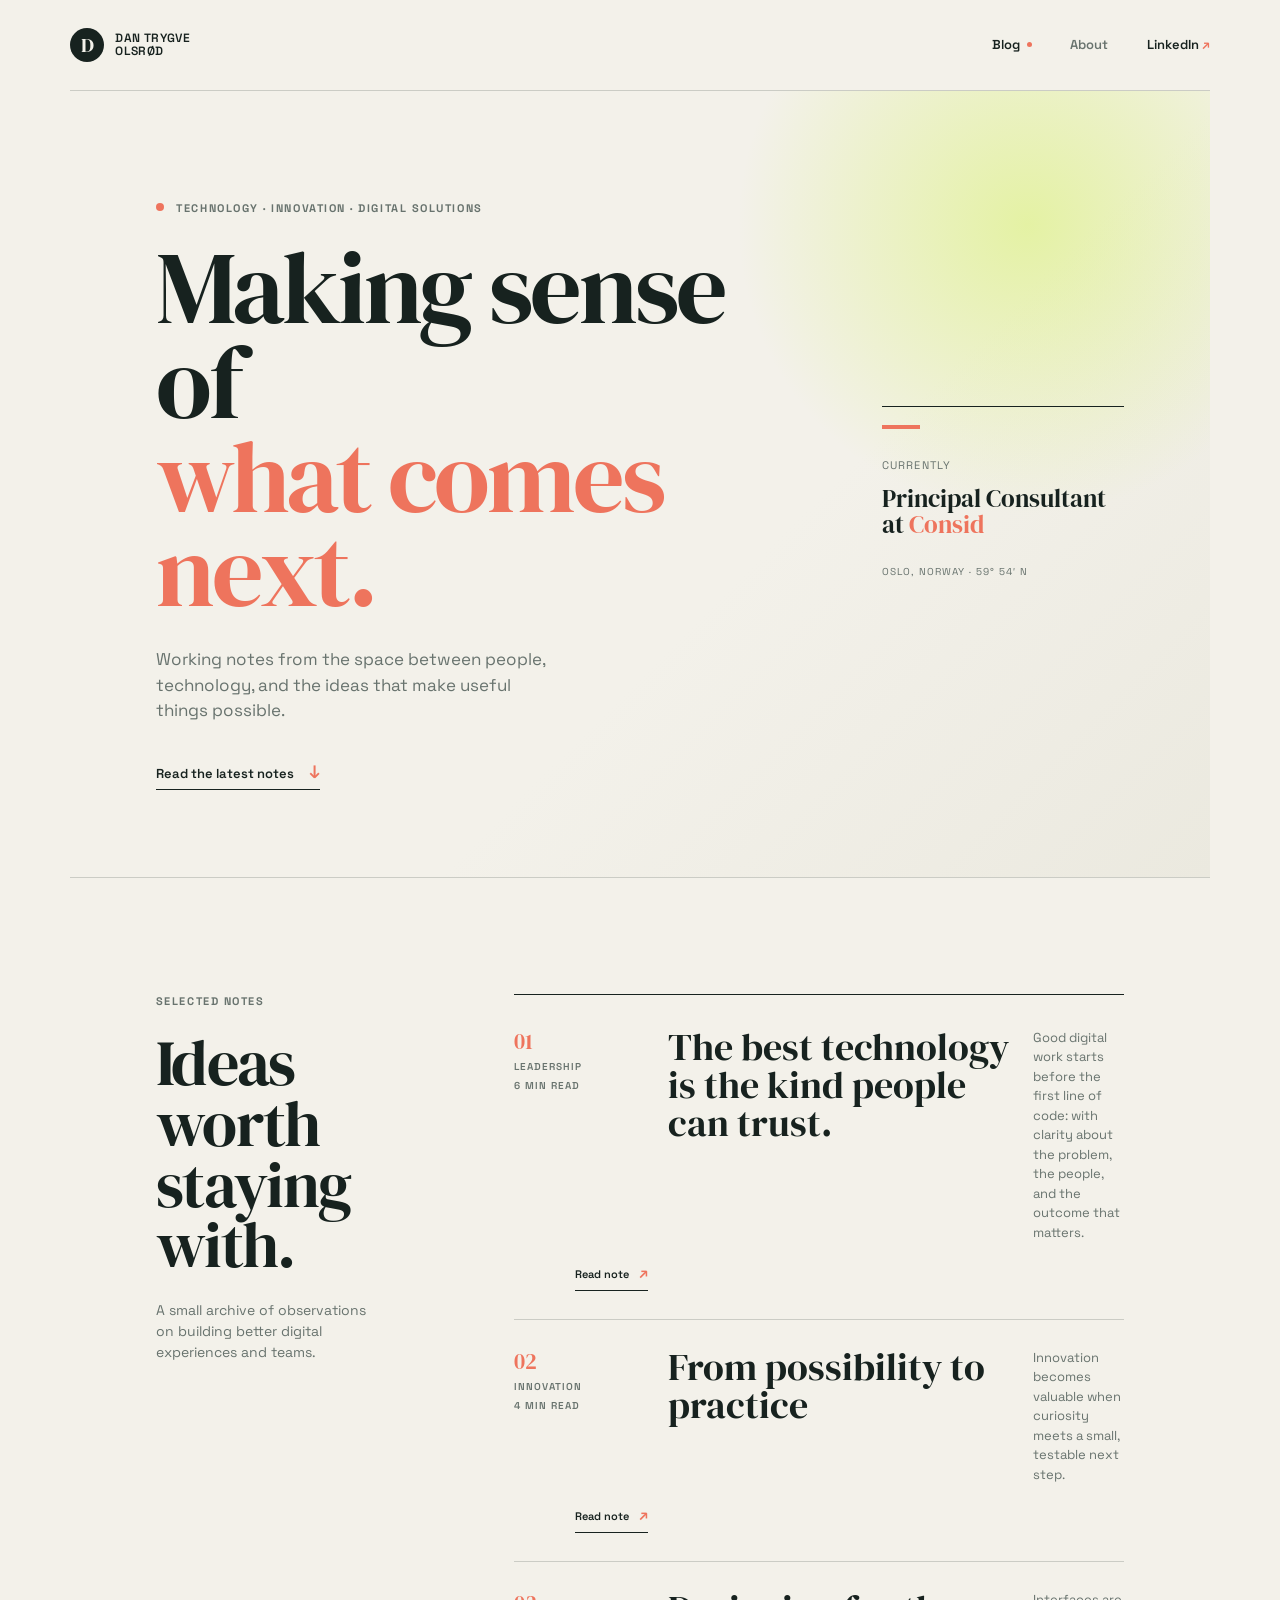
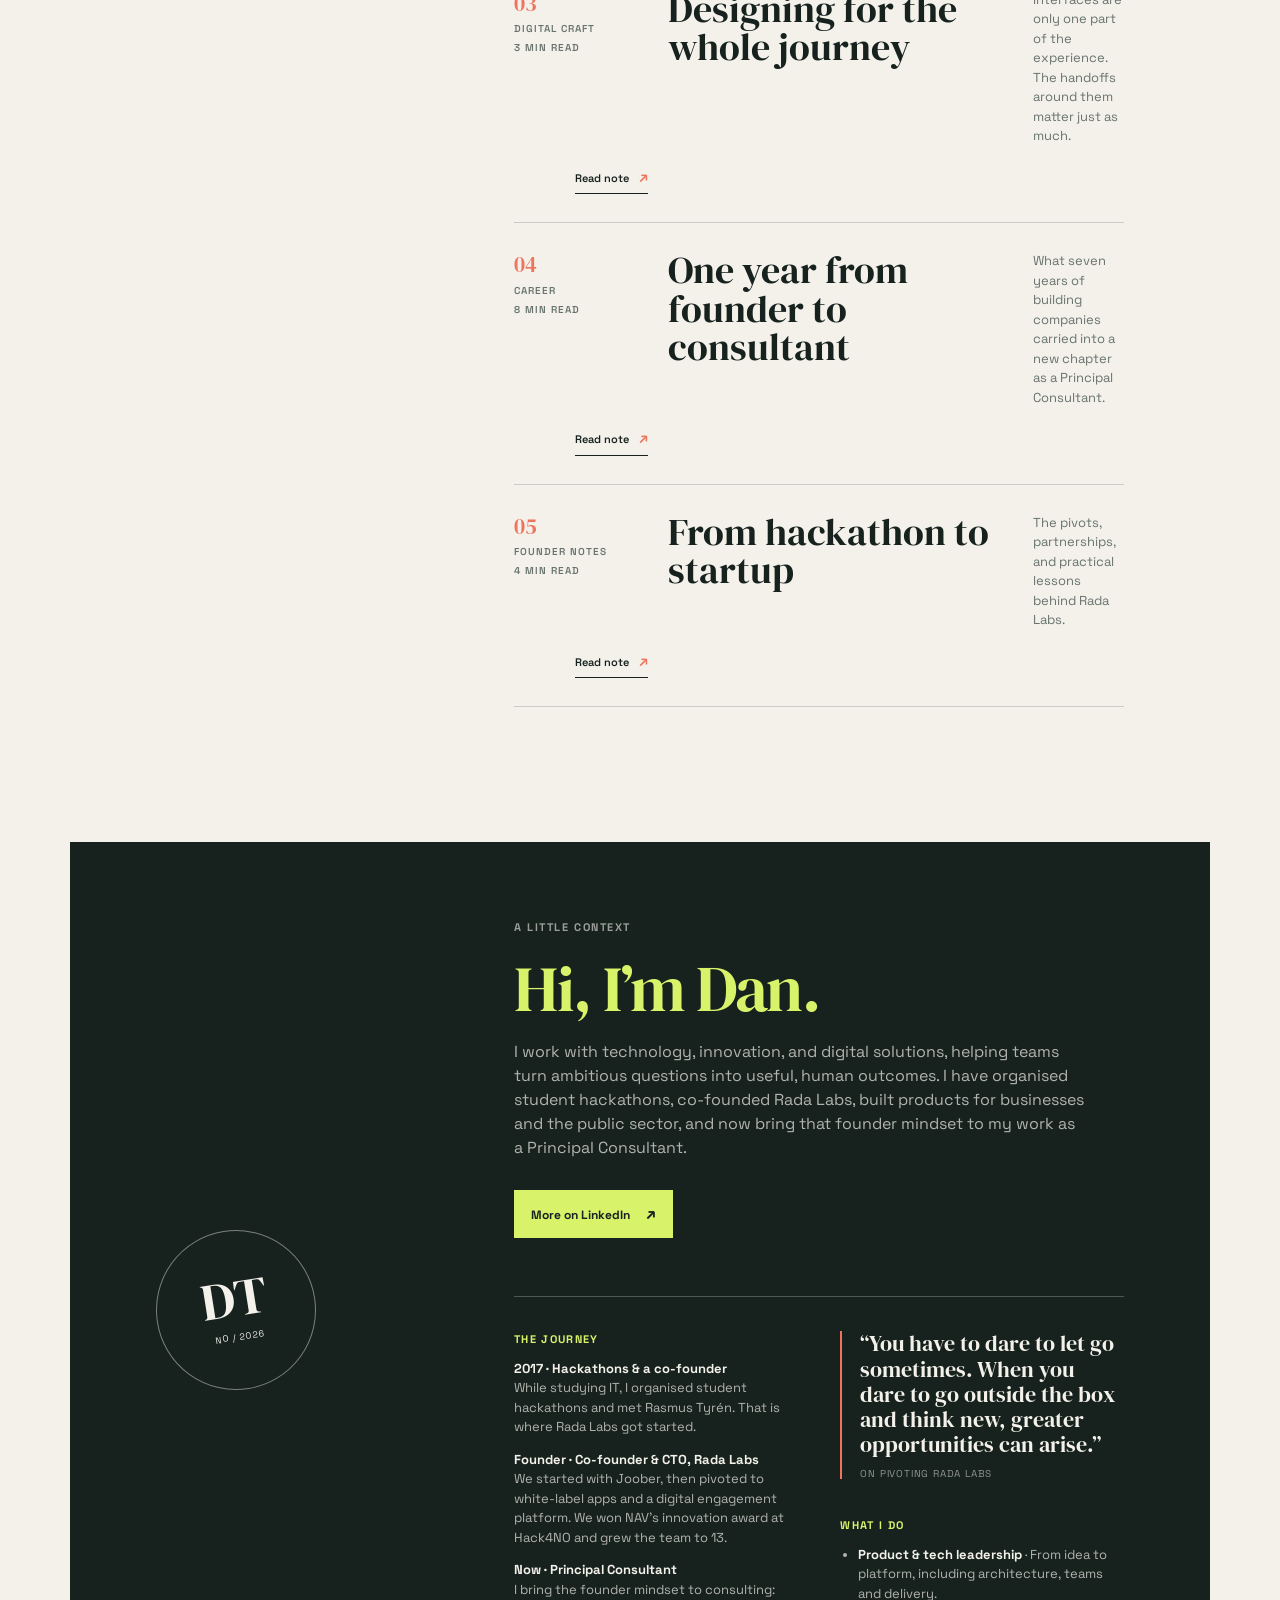
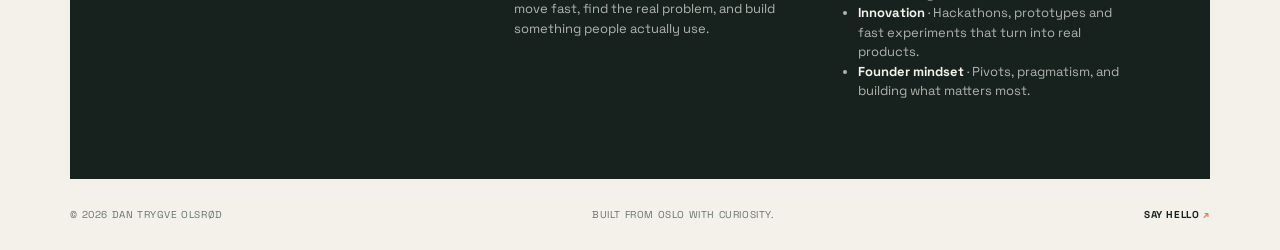
==== commit f3e710b3: "new structure" ====
--- a/index.html
+++ b/index.html
@@ -18,7 +18,7 @@
         <span>Dan Trygve<br>Olsrød</span>
       </a>
       <nav aria-label="Primary navigation">
-        <a class="nav-link active" href="#notes">Notes</a>
+        <a class="nav-link active" href="blog/">Blog</a>
         <a class="nav-link" href="#about">About</a>
         <a class="nav-link nav-link-arrow" href="https://www.linkedin.com/in/dan-trygve-olsrod/" target="_blank" rel="noreferrer">LinkedIn <span aria-hidden="true">↗</span></a>
       </nav>
@@ -30,12 +30,12 @@
           <p class="eyebrow"><span class="eyebrow-dot"></span> Technology · Innovation · Digital solutions</p>
           <h1 id="page-title">Making sense of<br><em>what comes next.</em></h1>
           <p class="intro-text">Working notes from the space between people, technology, and the ideas that make useful things possible.</p>
-          <a class="text-link" href="#notes">Read the latest notes <span aria-hidden="true">↓</span></a>
+          <a class="text-link" href="blog/">Read the latest notes <span aria-hidden="true">↓</span></a>
         </div>
         <div class="intro-aside" aria-label="Profile summary">
           <div class="signal-line"></div>
           <p class="aside-label">Currently</p>
-          <p class="aside-value">Technology leader<br>at <strong>Consid</strong></p>
+          <p class="aside-value">Principal Consultant<br>at <strong>Consid</strong></p>
           <p class="aside-location">Oslo, Norway <span aria-hidden="true">·</span> 59° 54′ N</p>
         </div>
       </section>
@@ -51,119 +51,34 @@
             <div class="note-meta"><span>01</span><span>Leadership</span><span>6 min read</span></div>
             <h3>The best technology is the kind people can trust.</h3>
             <p>Good digital work starts before the first line of code: with clarity about the problem, the people, and the outcome that matters.</p>
-            <a class="card-link" href="#founder-to-consultant" aria-label="Read Founder to Consultant">Read note <span aria-hidden="true">↗</span></a>
+            <a class="card-link" href="blog/founder-to-consultant.html" aria-label="Read Founder to Consultant">Read note <span aria-hidden="true">↗</span></a>
           </article>
           <article class="note-card">
             <div class="note-meta"><span>02</span><span>Innovation</span><span>4 min read</span></div>
             <h3>From possibility to practice</h3>
             <p>Innovation becomes valuable when curiosity meets a small, testable next step.</p>
-            <a class="card-link" href="#hackathon-to-startup" aria-label="Read From Hackathon to Startup">Read note <span aria-hidden="true">↗</span></a>
+            <a class="card-link" href="blog/from-hackathon-to-startup.html" aria-label="Read From Hackathon to Startup">Read note <span aria-hidden="true">↗</span></a>
           </article>
           <article class="note-card">
             <div class="note-meta"><span>03</span><span>Digital craft</span><span>3 min read</span></div>
             <h3>Designing for the whole journey</h3>
             <p>Interfaces are only one part of the experience. The handoffs around them matter just as much.</p>
-            <a class="card-link" href="#welcome" aria-label="Read Welcome to HackHavenZero">Read note <span aria-hidden="true">↗</span></a>
+            <a class="card-link" href="blog/welcome-to-hackhavenzero.html" aria-label="Read Welcome to HackHavenZero">Read note <span aria-hidden="true">↗</span></a>
           </article>
           <article class="note-card">
             <div class="note-meta"><span>04</span><span>Career</span><span>8 min read</span></div>
             <h3>One year from founder to consultant</h3>
-            <p>What seven years of building companies carried into a new chapter at Consid.</p>
-            <a class="card-link" href="#one-year-at-consid" aria-label="Read One Year at Consid">Read note <span aria-hidden="true">↗</span></a>
+            <p>What seven years of building companies carried into a new chapter as a Principal Consultant.</p>
+            <a class="card-link" href="blog/ett-ar-i-consid.html" aria-label="Read One Year at Consid">Read note <span aria-hidden="true">↗</span></a>
           </article>
           <article class="note-card">
             <div class="note-meta"><span>05</span><span>Founder notes</span><span>4 min read</span></div>
             <h3>From hackathon to startup</h3>
             <p>The pivots, partnerships, and practical lessons behind Rada Labs.</p>
-            <a class="card-link" href="#hackathon-to-startup" aria-label="Read From Hackathon to Startup">Read note <span aria-hidden="true">↗</span></a>
+            <a class="card-link" href="blog/from-hackathon-to-startup.html" aria-label="Read From Hackathon to Startup">Read note <span aria-hidden="true">↗</span></a>
           </article>
         </div>
 
-        <div class="article-archive" aria-label="Notes archive">
-          <article class="long-note" id="welcome">
-            <div class="note-meta"><span>Note 01</span><span>Welcome</span></div>
-            <div>
-              <h3>Welcome to HackHavenZero</h3>
-              <p>For years I've been building things: apps, teams, a company. I've rarely written about them. This blog is where that changes.</p>
-              <p>HackHavenZero is a place for the lessons you only learn by doing. Organising student hackathons taught me some. Co-founding Rada Labs taught me more, and so did the pivots we made along the way. Now I'm working as a technology leader in consulting, and I'm still learning.</p>
-              <h4>What you can expect</h4>
-              <ul>
-                <li><strong>Founder notes:</strong> what building a startup is really like, including the parts that didn't work.</li>
-                <li><strong>Consulting from the inside:</strong> how a founder mindset helps, and sometimes gets in the way, when you work with clients.</li>
-                <li><strong>Tech &amp; innovation:</strong> hackathons, prototypes, and turning ideas into products people use.</li>
-              </ul>
-              <p>Posts will be short and practical. If something here is useful to you, or you disagree, reach out on <a href="https://www.linkedin.com/in/dan-trygve-olsrod/" target="_blank" rel="noreferrer">LinkedIn</a>.</p>
-              <p>Let's build.</p>
-            </div>
-          </article>
-
-          <article class="long-note" id="hackathon-to-startup">
-            <div class="note-meta"><span>Note 02</span><span>Innovation</span></div>
-            <div>
-              <h3>From Hackathon to Startup: What Rada Labs Taught Me About Pivoting</h3>
-              <p>In 2017 I was an IT student organising hackathons for other students. One of the other organisers was Rasmus Tyrén, who was studying economics. We didn't know it yet, but we were starting a company.</p>
-              <h4>The first idea is rarely the one that lasts</h4>
-              <p>Our first product was <strong>Joober</strong>, an app that gathered Norwegian job listings in one place. It was a good idea, and it taught us a lot. It wasn't what Rada Labs became, though. Over time we changed course to building white-label apps and a platform for digital engagement, for businesses, schools and the public sector.</p>
-              <p>We changed our business model more than once. Every pivot felt like a loss at first, and every one of them opened something bigger.</p>
-              <h4>Three lessons I still use</h4>
-              <ol>
-                <li><strong>Dare to let go.</strong> If you hold on to your first idea too tightly, you'll miss better ones.</li>
-                <li><strong>Hackathons are real work.</strong> Short, intense cycles force clarity. We even won NAV's innovation award at Hack4NO.</li>
-                <li><strong>Build with people, not just for them.</strong> Working with students taught us more about users than any spreadsheet.</li>
-              </ol>
-              <p>In the next post I'll write about moving from founder to consultant: what carries over, and what I had to relearn.</p>
-            </div>
-          </article>
-
-          <article class="long-note" id="founder-to-consultant">
-            <div class="note-meta"><span>Note 03</span><span>Consulting</span></div>
-            <div>
-              <h3>Founder to Consultant: What Carries Over</h3>
-              <p>When you've built a company from nothing, stepping into consulting can feel like a big shift. You're no longer the owner of the product. You're helping someone else build theirs. For me, the shift turned out to be smaller than I expected.</p>
-              <h4>What carries over</h4>
-              <ul>
-                <li><strong>Find the real problem first.</strong> A wrong problem costs your client time and money. The discipline is the same.</li>
-                <li><strong>Ship something small, fast.</strong> A working prototype beats a perfect slide deck, every time.</li>
-                <li><strong>Comfort with uncertainty.</strong> Pivots train you to change direction without panic.</li>
-              </ul>
-              <h4>What I had to learn</h4>
-              <ul>
-                <li><strong>It's not my product.</strong> My job is to make the client's team stronger, not to be the hero.</li>
-                <li><strong>Context over speed.</strong> Understanding why organisations work the way they do makes change stick.</li>
-              </ul>
-              <p>The founder mindset isn't something you leave behind. It's something you bring into every project.</p>
-            </div>
-          </article>
-
-          <article class="long-note" id="one-year-at-consid">
-            <div class="note-meta"><span>Note 04</span><span>Consid / Norsk</span></div>
-            <div>
-              <h3>Ett år i Consid</h3>
-              <p><i>Av Dan Trygve Olsrød</i></p>
-              <p>For ett år siden gikk jeg inn dørene på Consids Oslo-kontor for første gang som ansatt. Da hadde jeg nettopp avsluttet syv år som gründer, og satt – litt ironisk – på en sydhavsøy uten en jobb å komme hjem til. I dag markerer jeg ett år i Consid, og det føles som et godt tidspunkt å se både bakover og fremover.</p>
-              <h4>Syv år som la grunnmuren</h4>
-              <p>Det startet på en studenthybel. Jeg savnet et miljø for teknologiinteresserte studenter, så vi bygde det selv: en science club med foredragsholdere, sponsorer, hackathons og ideathons. Gjennom Microsoft Student Partner-programmet fikk jeg tidlig tilgang til skyteknologi og Azure – jeg pleier å si at jeg ble «born in the cloud».</p>
-              <p>Ut av dette vokste Rada Labs. Vi startet i studentinkubatoren til Kobben på USN forskningspark, bootstrappet med studielån og konsulentoppdrag, og pivoterte mer enn vi liker å innrømme. Gjennombruddet kom da Studentsamskipnaden i Sørøst-Norge ba oss om å «lage de tjenestene studentene faktisk trenger».</p>
-              <p>Senere kom Clikk AS, utviklingsressurser i Ukraina, investorpitcher, gründermiljøer i Oslo, et delvis oppkjøp fra SSN og en white-label SaaS-plattform for studentsamskipnader. Løsningen lever fortsatt videre, blant annet gjennom appen «Student i Innlandet».</p>
-              <p>Men ekspansjonen utenfor Norge uteble, markedet strammet seg til, og til slutt var gründerreisen over. Det som gjensto var spørsmålet: <i>Hva nå?</i></p>
-              <h4>Hvorfor Consid?</h4>
-              <p>Jeg måtte fortsatt få skape. Consid hadde de samme elementene jeg hadde elsket som gründer – team, fagmiljø, teknologi og muligheten til å bygge noe fra bunnen av.</p>
-              <h4>Året som gikk</h4>
-              <p>Min første kunde ble en norsk startup. Vi satte av helger til et skaleringsteam som kjørte hackathon-sprinter – og leverte utrolig mye på kort tid.</p>
-              <ul>
-                <li><strong>Arkitektur og backend i skyen</strong> – .NET, Azure, containere og infrastruktur som kode.</li>
-                <li><strong>AI i praksis</strong> – RAG-løsninger, innholdsmoderering med human in the loop og LLM-drevne arbeidsflyter.</li>
-                <li><strong>Kvalitet og drift</strong> – observability, CI/CD, kvalitetsporter og teknisk due diligence.</li>
-                <li><strong>AI-gruppen i Consid Norge</strong> – AI-støttet salgsinnsikt og samarbeid med bachelorstudenter.</li>
-              </ul>
-              <h4>Hva jeg har lært</h4>
-              <p><strong>Gründererfaring er konsulenterfaring.</strong> Fellesskap slår solospill, og nysgjerrigheten må få plass.</p>
-              <h4>Veien videre</h4>
-              <p>Ett år inn føler jeg meg mer som en gründer enn på lenge – bare med et større lag rundt meg. Jeg gleder meg til å fortsette å bygge løsninger som betyr noe for kundene våre.</p>
-              <p><i>— Dan Trygve Olsrød</i></p>
-            </div>
-          </article>
-        </div>
       </section>
 
       <section class="about-section" id="about" aria-labelledby="about-title">
@@ -171,14 +86,14 @@
         <div>
           <p class="eyebrow">A little context</p>
           <h2 id="about-title">Hi, I’m Dan.</h2>
-          <p class="about-copy">I work with technology, innovation, and digital solutions, helping teams turn ambitious questions into useful, human outcomes. I have organised student hackathons, co-founded Rada Labs, built products for businesses and the public sector, and now bring that founder mindset to technology leadership at Consid.</p>
+          <p class="about-copy">I work with technology, innovation, and digital solutions, helping teams turn ambitious questions into useful, human outcomes. I have organised student hackathons, co-founded Rada Labs, built products for businesses and the public sector, and now bring that founder mindset to my work as a Principal Consultant.</p>
           <a class="button-link" href="https://www.linkedin.com/in/dan-trygve-olsrod/" target="_blank" rel="noreferrer">More on LinkedIn <span aria-hidden="true">↗</span></a>
           <div class="about-details">
             <div>
               <p class="detail-label">The journey</p>
               <p><strong>2017 · Hackathons &amp; a co-founder</strong><br>While studying IT, I organised student hackathons and met Rasmus Tyrén. That is where Rada Labs got started.</p>
               <p><strong>Founder · Co-founder &amp; CTO, Rada Labs</strong><br>We started with Joober, then pivoted to white-label apps and a digital engagement platform. We won NAV's innovation award at Hack4NO and grew the team to 13.</p>
-              <p><strong>Now · Technology leader, Consid</strong><br>I bring the founder mindset to consulting: move fast, find the real problem, and build something people actually use.</p>
+              <p><strong>Now · Principal Consultant</strong><br>I bring the founder mindset to consulting: move fast, find the real problem, and build something people actually use.</p>
             </div>
             <div>
               <blockquote>“You have to dare to let go sometimes. When you dare to go outside the box and think new, greater opportunities can arise.”<cite>On pivoting Rada Labs</cite></blockquote>
--- a/styles.css
+++ b/styles.css
@@ -87,6 +87,28 @@
 .site-footer { display: flex; justify-content: space-between; gap: 20px; padding: 28px 0; color: var(--muted); font-size: 10px; letter-spacing: .06em; text-transform: uppercase; }
 .site-footer a { color: var(--ink); font-weight: 700; }
 
+.blog-page { max-width: 920px; margin: 0 auto; padding: 92px 0 120px; }
+.blog-page-header { display: flex; justify-content: space-between; gap: 32px; align-items: end; margin-bottom: 64px; }
+.blog-page-header h1 { max-width: 620px; margin-bottom: 0; font-size: clamp(52px, 8vw, 96px); }
+.blog-page-header p { max-width: 270px; margin: 0 0 6px; color: var(--muted); font-size: 14px; }
+.blog-list { border-top: 1px solid var(--ink); }
+.blog-entry { display: grid; grid-template-columns: 18% 1fr; gap: 28px; padding: 38px 0; border-bottom: 1px solid var(--line); }
+.blog-entry h2 { max-width: 620px; margin: 0 0 14px; font-size: clamp(32px, 4vw, 52px); }
+.blog-entry p { max-width: 620px; margin-bottom: 20px; color: var(--muted); }
+.blog-entry .card-link { display: inline-block; }
+.post-page { max-width: 860px; margin: 0 auto; padding: 80px 0 120px; }
+.post-header { max-width: 760px; padding-bottom: 54px; border-bottom: 1px solid var(--ink); }
+.post-header h1 { max-width: 760px; margin-bottom: 28px; font-size: clamp(52px, 8vw, 100px); }
+.post-dek { max-width: 620px; margin: 0; color: var(--muted); font-size: 19px; }
+.post-meta { display: flex; gap: 18px; margin-bottom: 25px; color: var(--muted); font-size: 10px; font-weight: 700; letter-spacing: .12em; text-transform: uppercase; }
+.post-body { max-width: 680px; padding-top: 52px; }
+.post-body p, .post-body li { color: var(--muted); font-size: 17px; line-height: 1.7; }
+.post-body h2 { margin: 52px 0 18px; font-size: clamp(34px, 5vw, 58px); }
+.post-body ul, .post-body ol { margin: 0 0 28px; padding-left: 24px; }
+.post-body a { color: var(--coral); text-decoration: underline; text-decoration-thickness: 1px; text-underline-offset: 3px; }
+.post-footer { display: flex; justify-content: space-between; gap: 20px; margin-top: 64px; padding-top: 22px; border-top: 1px solid var(--line); font-size: 12px; font-weight: 600; }
+.post-footer a:hover, .blog-entry .card-link:hover { color: var(--coral); }
+
 @media (max-width: 720px) {
   .site-shell { padding: 0 22px; }
   .site-header { padding: 20px 0; }
@@ -111,6 +133,20 @@
   .about-stamp { width: 115px; height: 115px; margin-bottom: 55px; font-size: 38px; }
   .about-details { display: block; margin-top: 48px; }
   .about-details > div + div { margin-top: 42px; }
+  .blog-page, .post-page { padding: 62px 0 80px; }
+  .blog-page-header { display: block; margin-bottom: 45px; }
+  .blog-page-header h1 { margin-bottom: 24px; }
+  .blog-page-header p { max-width: 320px; }
+  .blog-entry { display: block; padding: 32px 0; }
+  .blog-entry .note-meta { margin-bottom: 18px; }
+  .blog-entry h2 { font-size: 36px; }
+  .post-header { padding-bottom: 38px; }
+  .post-header h1 { font-size: clamp(48px, 15vw, 76px); }
+  .post-dek { font-size: 17px; }
+  .post-body { padding-top: 38px; }
+  .post-body p, .post-body li { font-size: 16px; }
+  .post-footer { display: block; }
+  .post-footer a { display: block; margin-top: 14px; }
   .site-footer { flex-wrap: wrap; padding: 24px 0; }
   .site-footer span:nth-child(2) { order: 3; width: 100%; }
 }
